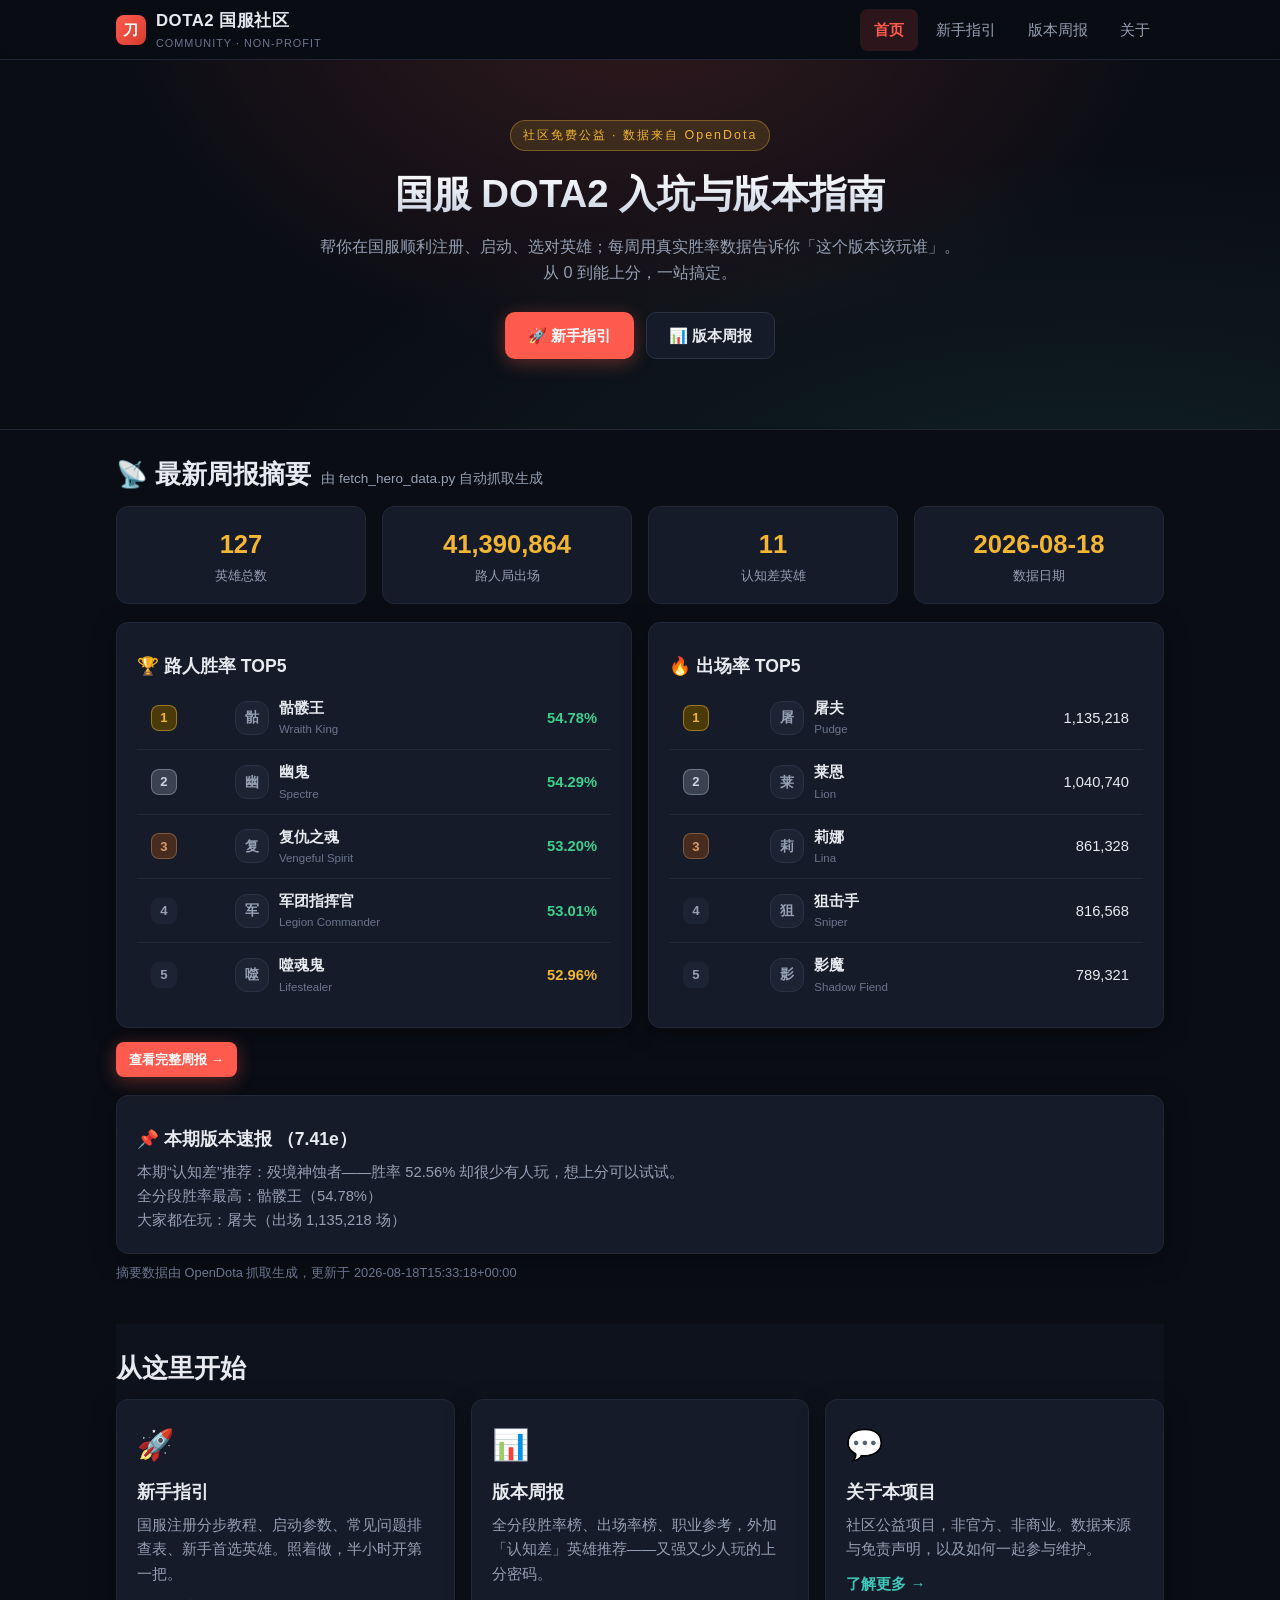
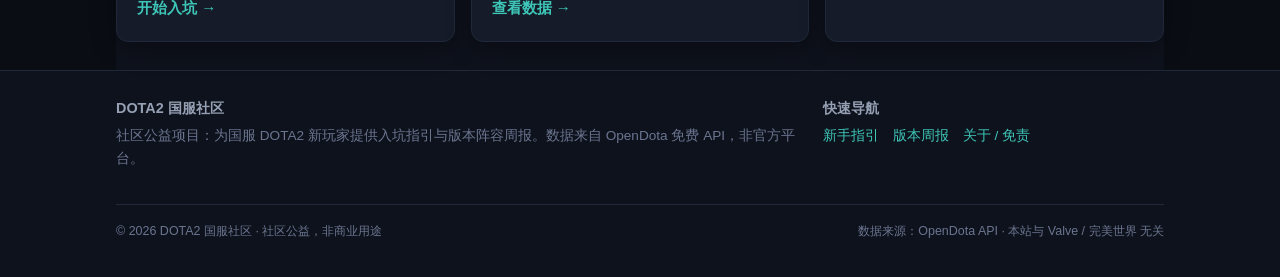
==== index.html @ 0c484a2b "deploy: 150a44a23508b43fa41ddfb44f274f4d8a96115d" ====
<!DOCTYPE html>
<html lang="zh-CN">
<head>
  <meta charset="UTF-8">
  <meta name="viewport" content="width=device-width, initial-scale=1.0">
  <title>DOTA2 国服社区 — 入坑与版本指南</title>
  <meta name="description" content="国服 DOTA2 入坑与版本指南，社区免费公益项目。新手指引、版本阵容周报，数据来自 OpenDota 免费 API。">
  <link rel="stylesheet" href="css/style.css">
</head>
<body>

  <!-- ======================= 顶部导航 ======================= -->
  <header class="site-header">
    <div class="container header-inner">
      <a class="brand" href="index.html">
        <span class="brand-logo">刀</span>
        <span>DOTA2 国服社区<small>COMMUNITY · NON-PROFIT</small></span>
      </a>
      <nav class="main-nav" aria-label="主导航">
        <ul>
          <li><a href="index.html">首页</a></li>
          <li><a href="guide.html">新手指引</a></li>
          <li><a href="report.html">版本周报</a></li>
          <li><a href="about.html">关于</a></li>
        </ul>
      </nav>
      <button class="nav-toggle" aria-label="打开菜单">☰</button>
    </div>
  </header>

  <!-- ======================= Hero 区 ======================= -->
  <section class="hero">
    <div class="container">
      <span class="hero-tag">社区免费公益 · 数据来自 OpenDota</span>
      <h1>国服 DOTA2 入坑与版本指南</h1>
      <p class="lead">
        帮你在国服顺利注册、启动、选对英雄；每周用真实胜率数据告诉你「这个版本该玩谁」。
        从 0 到能上分，一站搞定。
      </p>
      <div class="hero-cta">
        <a class="btn btn-primary" href="guide.html">🚀 新手指引</a>
        <a class="btn btn-ghost" href="report.html">📊 版本周报</a>
      </div>
    </div>
  </section>

  <!-- ======================= 最新周报摘要 ======================= -->
  <main class="container">
    <section class="section">
      <div class="section-title">
        <h2>📡 最新周报摘要</h2>
        <span class="sub">由 fetch_hero_data.py 自动抓取生成</span>
      </div>
      <!-- JS 加载 herostats.json 后动态渲染；失败时保留静态占位 -->
      <div id="index-summary">
        <!-- 加载状态 / 失败占位（JS 控制） -->
        <div id="index-state"><div class="data-state"><span class="spinner"></span>正在加载周报摘要…</div></div>
        <!-- 统计卡片（JS 渲染） -->
        <div id="index-stats"></div>
        <!-- 本期版本速报：JS 用 herostats.json 的 highlights 填充；缺失/加载失败时显示友好占位 -->
        <div id="index-takeaway" class="card" style="margin-top:18px" hidden>
          <h3>📌 本期版本速报 <span id="tk-version"></span></h3>
          <p id="tk-gap"></p>
          <p id="tk-winrate"></p>
          <p id="tk-pick"></p>
          <p id="tk-ban" hidden></p>
        </div>
      </div>
      <p class="meta-line" id="index-meta"></p>
    </section>

    <!-- ======================= 快速导航卡片 ======================= -->
    <section class="section section-alt" style="margin-bottom:-40px">
      <div class="section-title"><h2>从这里开始</h2></div>
      <div class="card-grid">
        <a class="card card-link" href="guide.html">
          <div class="card-icon">🚀</div>
          <h3>新手指引</h3>
          <p>国服注册分步教程、启动参数、常见问题排查表、新手首选英雄。照着做，半小时开第一把。</p>
          <span class="card-link-more">开始入坑 →</span>
        </a>
        <a class="card card-link" href="report.html">
          <div class="card-icon">📊</div>
          <h3>版本周报</h3>
          <p>全分段胜率榜、出场率榜、职业参考，外加「认知差」英雄推荐——又强又少人玩的上分密码。</p>
          <span class="card-link-more">查看数据 →</span>
        </a>
        <a class="card card-link" href="about.html">
          <div class="card-icon">💬</div>
          <h3>关于本项目</h3>
          <p>社区公益项目，非官方、非商业。数据来源与免责声明，以及如何一起参与维护。</p>
          <span class="card-link-more">了解更多 →</span>
        </a>
      </div>
    </section>
  </main>

  <!-- ======================= 页脚 ======================= -->
  <footer class="site-footer">
    <div class="container">
      <div class="footer-cols">
        <div>
          <h4>DOTA2 国服社区</h4>
          <p>社区公益项目：为国服 DOTA2 新玩家提供入坑指引与版本阵容周报。数据来自 OpenDota 免费 API，非官方平台。</p>
        </div>
        <div>
          <h4>快速导航</h4>
          <div class="footer-links">
            <a href="guide.html">新手指引</a>
            <a href="report.html">版本周报</a>
            <a href="about.html">关于 / 免责</a>
          </div>
        </div>
      </div>
      <div class="footer-bottom">
        <span>© <span id="year">2026</span> DOTA2 国服社区 · 社区公益，非商业用途</span>
        <span>数据来源：OpenDota API · 本站与 Valve / 完美世界 无关</span>
      </div>
    </div>
  </footer>

  <button id="back-top" aria-label="返回顶部">↑</button>
  <script src="js/main.js"></script>
</body>
</html>
---- css/style.css ----
/* ==========================================================================
   DOTA2 国服社区平台 · 全站样式
   深色电竞风 / 响应式（移动端优先）
   纯手写 CSS，无框架、无外部依赖
   ========================================================================== */

/* ---------- 1. 变量与重置 ---------- */
:root {
  /* 色板 */
  --bg: #0a0d14;            /* 页面底色 */
  --bg-alt: #0e121c;        /* 区块交替底色 */
  --surface: #151b28;       /* 卡片/表头 */
  --surface-2: #1c2434;     /* 卡片内层/行 hover */
  --border: #2a3244;        /* 边框 */
  --border-soft: #202839;   /* 弱边框 */
  --text: #e8eaf0;          /* 主文字 */
  --text-dim: #96a0b4;      /* 次要文字 */
  --text-faint: #6b7590;    /* 弱化文字 */
  --accent: #ff5a4e;        /* 主强调（DOTA 红） */
  --accent-soft: rgba(255, 90, 78, 0.14);
  --gold: #f2b632;          /* 强调金 */
  --gold-soft: rgba(242, 182, 50, 0.14);
  --teal: #3ec6b8;          /* 强调青 */
  --teal-soft: rgba(62, 198, 184, 0.14);
  --ok: #3ecf8e;            /* 正向 / 胜率 */
  --danger: #ff5a4e;        /* 负向 */
  --warn: #f2b632;

  /* 字体：系统中文栈，无外部字体依赖 */
  --font: -apple-system, BlinkMacSystemFont, "Segoe UI", "PingFang SC",
          "Hiragino Sans GB", "Microsoft YaHei", "Noto Sans CJK SC",
          "Source Han Sans SC", sans-serif;

  /* 布局 */
  --container: 1080px;
  --radius: 12px;
  --radius-sm: 8px;
  --shadow: 0 6px 24px rgba(0, 0, 0, 0.35);
  --gap: 16px;

  --header-h: 60px;
}

* { box-sizing: border-box; }

html { scroll-behavior: smooth; }

body {
  margin: 0;
  background: var(--bg);
  color: var(--text);
  font-family: var(--font);
  font-size: 15px;
  line-height: 1.65;
  -webkit-font-smoothing: antialiased;
  text-rendering: optimizeLegibility;
}

a { color: var(--teal); text-decoration: none; }
a:hover { text-decoration: underline; }

img { max-width: 100%; display: block; }

h1, h2, h3, h4 { line-height: 1.3; margin: 0 0 0.5em; }
h1 { font-size: clamp(1.6rem, 4.5vw, 2.4rem); }
h2 { font-size: clamp(1.25rem, 3vw, 1.6rem); }
h3 { font-size: 1.1rem; }

p { margin: 0 0 1em; }

/* ---------- 2. 布局骨架 ---------- */
.container {
  width: 100%;
  max-width: var(--container);
  margin: 0 auto;
  padding: 0 var(--gap);
}

main { min-height: 60vh; }

.section { padding: 28px 0; }
.section-alt { background: var(--bg-alt); }

.section-title {
  display: flex;
  align-items: baseline;
  gap: 10px;
  flex-wrap: wrap;
  margin-bottom: 14px;
}
.section-title h2 { margin: 0; }
.section-title .sub { color: var(--text-dim); font-size: 0.85rem; }

/* ---------- 3. 顶部导航 ---------- */
.site-header {
  position: sticky;
  top: 0;
  z-index: 50;
  background: rgba(10, 13, 20, 0.92);
  backdrop-filter: blur(8px);
  -webkit-backdrop-filter: blur(8px);
  border-bottom: 1px solid var(--border-soft);
  height: var(--header-h);
}

.header-inner {
  height: var(--header-h);
  display: flex;
  align-items: center;
  justify-content: space-between;
  gap: 12px;
}

.brand {
  display: flex;
  align-items: center;
  gap: 10px;
  font-weight: 700;
  font-size: 1.05rem;
  color: var(--text);
  letter-spacing: 0.5px;
}
.brand:hover { text-decoration: none; }
.brand-logo {
  width: 30px;
  height: 30px;
  border-radius: 8px;
  background: linear-gradient(135deg, var(--accent), #d43d2f);
  display: grid;
  place-items: center;
  font-size: 15px;
  color: #fff;
}
.brand small {
  display: block;
  font-size: 0.68rem;
  font-weight: 400;
  color: var(--text-faint);
  letter-spacing: 1px;
}

.main-nav ul {
  list-style: none;
  display: flex;
  gap: 4px;
  margin: 0;
  padding: 0;
}
.main-nav a {
  display: block;
  padding: 8px 14px;
  border-radius: 8px;
  color: var(--text-dim);
  font-size: 0.95rem;
  transition: color 0.15s, background 0.15s;
}
.main-nav a:hover { color: var(--text); background: var(--surface); text-decoration: none; }
.main-nav a.active {
  color: var(--accent);
  background: var(--accent-soft);
  font-weight: 600;
}

/* 移动端汉堡菜单按钮 */
.nav-toggle {
  display: none;
  background: none;
  border: 1px solid var(--border);
  border-radius: 8px;
  color: var(--text);
  font-size: 20px;
  width: 40px;
  height: 40px;
  cursor: pointer;
  line-height: 1;
}
.nav-toggle:focus-visible { outline: 2px solid var(--accent); outline-offset: 2px; }

/* ---------- 4. Hero 区（首页） ---------- */
.hero {
  position: relative;
  padding: 60px 0 70px;
  text-align: center;
  background:
    radial-gradient(ellipse at 50% -20%, rgba(255, 90, 78, 0.16), transparent 60%),
    radial-gradient(ellipse at 85% 120%, rgba(62, 198, 184, 0.10), transparent 55%),
    var(--bg);
  border-bottom: 1px solid var(--border-soft);
}
.hero-tag {
  display: inline-block;
  font-size: 0.78rem;
  letter-spacing: 2px;
  color: var(--gold);
  border: 1px solid rgba(242, 182, 50, 0.35);
  background: var(--gold-soft);
  padding: 4px 12px;
  border-radius: 999px;
  margin-bottom: 18px;
}
.hero h1 {
  max-width: 760px;
  margin: 0 auto 14px;
  background: linear-gradient(180deg, #fff, #c8d0e0);
  -webkit-background-clip: text;
  background-clip: text;
  -webkit-text-fill-color: transparent;
  color: transparent;
}
.hero p.lead {
  max-width: 640px;
  margin: 0 auto 26px;
  color: var(--text-dim);
  font-size: 1.02rem;
}
.hero-cta { display: flex; gap: 12px; justify-content: center; flex-wrap: wrap; }

/* ---------- 5. 按钮 ---------- */
.btn {
  display: inline-flex;
  align-items: center;
  gap: 6px;
  padding: 10px 22px;
  border-radius: 10px;
  font-size: 0.95rem;
  font-weight: 600;
  border: 1px solid transparent;
  cursor: pointer;
  transition: transform 0.12s, box-shadow 0.12s, background 0.12s;
  font-family: var(--font);
}
.btn:hover { text-decoration: none; transform: translateY(-1px); }
.btn:active { transform: translateY(0); }

.btn-primary { background: var(--accent); color: #fff; box-shadow: 0 4px 18px rgba(255, 90, 78, 0.35); }
.btn-primary:hover { background: #ff6b5f; }
.btn-ghost { background: var(--surface); color: var(--text); border-color: var(--border); }
.btn-ghost:hover { background: var(--surface-2); }

.btn-sm { padding: 6px 12px; font-size: 0.82rem; border-radius: 8px; }

/* ---------- 6. 卡片 ---------- */
.card {
  background: var(--surface);
  border: 1px solid var(--border-soft);
  border-radius: var(--radius);
  padding: 20px;
  box-shadow: var(--shadow);
}

.card-grid {
  display: grid;
  grid-template-columns: repeat(auto-fit, minmax(240px, 1fr));
  gap: var(--gap);
}

.card-link {
  display: block;
  color: inherit;
  transition: transform 0.15s, border-color 0.15s;
}
.card-link:hover { text-decoration: none; transform: translateY(-3px); border-color: var(--accent); }

.card h3 { margin-top: 12px; }
.card p { color: var(--text-dim); font-size: 0.92rem; margin-bottom: 0; }
.card .card-icon { font-size: 30px; }
.card .card-link-more { color: var(--teal); font-weight: 600; margin-top: 10px; display: inline-block; }

/* ---------- 7. 表格 ---------- */
.table-wrap {
  overflow-x: auto;
  border: 1px solid var(--border-soft);
  border-radius: var(--radius);
  background: var(--surface);
  box-shadow: var(--shadow);
}

table.data-table {
  width: 100%;
  border-collapse: collapse;
  font-size: 0.92rem;
  min-width: 620px; /* 窄屏下触发横向滚动，保证可读 */
}
.data-table th, .data-table td {
  padding: 10px 14px;
  text-align: left;
  white-space: nowrap;
  border-bottom: 1px solid var(--border-soft);
}
.data-table th {
  background: var(--surface-2);
  color: var(--text-dim);
  font-weight: 600;
  font-size: 0.82rem;
  letter-spacing: 0.5px;
  text-transform: uppercase;
}
.data-table tbody tr:last-child td { border-bottom: none; }
.data-table tbody tr:hover { background: var(--surface-2); }

.data-table .num { text-align: right; font-variant-numeric: tabular-nums; }
.data-table th.num { text-align: right; }

.rank-badge {
  display: inline-grid;
  place-items: center;
  width: 26px;
  height: 26px;
  border-radius: 8px;
  font-weight: 700;
  font-size: 0.82rem;
  background: var(--surface-2);
  color: var(--text-dim);
}
.rank-1 { background: #4a3a08; color: var(--gold); border: 1px solid rgba(242, 182, 50, 0.5); }
.rank-2 { background: #3a4252; color: #cdd6e4; border: 1px solid rgba(205, 214, 228, 0.35); }
.rank-3 { background: #462b1e; color: #d99a6c; border: 1px solid rgba(217, 154, 108, 0.4); }

/* 英雄单元：头像 + 中文名 + 英文名 */
.hero-cell { display: flex; align-items: center; gap: 10px; }
.hero-cell img {
  width: 34px;
  height: 34px;
  border-radius: 50%;
  object-fit: cover;
  border: 1px solid var(--border);
  background: var(--surface-2);
  flex-shrink: 0;
}
.hero-cell .hc-name { font-weight: 600; }
.hero-cell .hc-en { display: block; font-size: 0.72rem; color: var(--text-faint); font-weight: 400; }

.hero-img-fallback {
  display: grid;
  place-items: center;
  font-size: 15px;
  color: var(--text-dim);
  background: var(--surface-2);
}

/* 头像加载失败时的文字占位（JS 动态生成） */
.hero-badge-fallback {
  display: grid;
  place-items: center;
  font-weight: 700;
  font-size: 14px;
  color: var(--text-dim);
  background: var(--surface-2);
  border: 1px solid var(--border);
  flex-shrink: 0;
}

/* 胜率列配色：>=53 红 / >=50 金 / 其他灰 */
.wr-high { color: var(--ok); font-weight: 700; }
.wr-mid { color: var(--gold); font-weight: 600; }

.badge-gap {
  display: inline-block;
  font-size: 0.72rem;
  padding: 2px 8px;
  border-radius: 999px;
  background: var(--gold-soft);
  color: var(--gold);
  border: 1px solid rgba(242, 182, 50, 0.35);
  white-space: nowrap;
}

/* ---------- 8. 认知差区块 ---------- */
.gap-grid {
  display: grid;
  grid-template-columns: repeat(auto-fill, minmax(280px, 1fr));
  gap: var(--gap);
}
.gap-card {
  display: flex;
  gap: 14px;
  align-items: flex-start;
  background: linear-gradient(135deg, var(--surface), var(--surface-2));
  border: 1px solid rgba(242, 182, 50, 0.3);
  border-radius: var(--radius);
  padding: 16px;
  transition: transform 0.15s, border-color 0.15s;
}
.gap-card:hover { transform: translateY(-2px); border-color: var(--gold); }
.gap-card img {
  width: 52px;
  height: 52px;
  border-radius: 12px;
  object-fit: cover;
  border: 1px solid var(--border);
  background: var(--surface-2);
  flex-shrink: 0;
}
.gap-card .gc-title { font-weight: 700; font-size: 1rem; display: flex; align-items: center; gap: 8px; flex-wrap: wrap; }
.gap-card .gc-stats { display: flex; gap: 14px; margin-top: 6px; font-size: 0.85rem; color: var(--text-dim); flex-wrap: wrap; }
.gap-card .gc-stats b { color: var(--text); }
.gap-card .gc-hint { margin-top: 8px; font-size: 0.8rem; color: var(--gold); }

/* ---------- 9. 步骤（新手指引） ---------- */
.steps { counter-reset: step; display: grid; gap: 14px; }
.step {
  display: flex;
  gap: 16px;
  background: var(--surface);
  border: 1px solid var(--border-soft);
  border-radius: var(--radius);
  padding: 18px;
}
.step-num {
  counter-increment: step;
  flex-shrink: 0;
  width: 40px;
  height: 40px;
  border-radius: 10px;
  background: linear-gradient(135deg, var(--accent), #c93b2f);
  color: #fff;
  font-weight: 800;
  font-size: 1.1rem;
  display: grid;
  place-items: center;
}
.step-num::after { content: counter(step); }
.step-body h3 { margin: 0 0 6px; }
.step-body p, .step-body ul { margin: 0 0 6px; color: var(--text-dim); font-size: 0.93rem; }
.step-body ul { padding-left: 18px; }
.step-body li { margin-bottom: 2px; }

/* 命令/参数小盒子 */
.codebox {
  display: inline-block;
  background: var(--bg-alt);
  border: 1px solid var(--border);
  border-radius: 8px;
  padding: 4px 10px;
  font-family: ui-monospace, "SF Mono", Consolas, "Courier New", monospace;
  font-size: 0.88rem;
  color: var(--teal);
  margin: 2px 0;
}

/* ---------- 10. 提示条 ---------- */
.note {
  border-left: 3px solid var(--teal);
  background: var(--teal-soft);
  padding: 12px 16px;
  border-radius: 0 var(--radius-sm) var(--radius-sm) 0;
  margin: 14px 0;
  font-size: 0.92rem;
}
.note-warn { border-left-color: var(--warn); background: var(--gold-soft); }
.note-danger { border-left-color: var(--danger); background: var(--accent-soft); }

/* 周报表"显示条数"下拉框 */
.topn { margin-left: auto; font-size: 0.85rem; color: var(--text-dim); white-space: nowrap; }
.topn select {
  background: var(--surface-2);
  color: var(--text);
  border: 1px solid var(--border);
  border-radius: 8px;
  padding: 4px 8px;
  font-family: var(--font);
  font-size: 0.85rem;
}

/* ---------- 11. 数据状态（加载/错误/空） ---------- */
.data-state {
  text-align: center;
  padding: 40px 20px;
  color: var(--text-dim);
  border: 1px dashed var(--border);
  border-radius: var(--radius);
  margin: 10px 0;
}
.data-state .state-icon { font-size: 34px; display: block; margin-bottom: 8px; }
.data-state.error { color: var(--danger); border-color: rgba(255, 90, 78, 0.4); background: var(--accent-soft); }
.spinner {
  width: 22px; height: 22px;
  border: 3px solid var(--border);
  border-top-color: var(--accent);
  border-radius: 50%;
  animation: spin 0.8s linear infinite;
  margin: 0 auto 8px;
}
@keyframes spin { to { transform: rotate(360deg); } }

/* 元信息条（数据时间等） */
.meta-line { color: var(--text-faint); font-size: 0.8rem; margin-top: 8px; }

/* ---------- 12. 页脚 ---------- */
.site-footer {
  border-top: 1px solid var(--border-soft);
  background: var(--bg-alt);
  padding: 28px 0 36px;
  margin-top: 40px;
  color: var(--text-faint);
  font-size: 0.85rem;
}
.footer-cols {
  display: grid;
  grid-template-columns: 2fr 1fr;
  gap: 24px;
}
.footer-cols h4 { color: var(--text-dim); font-size: 0.9rem; margin-bottom: 8px; }
.footer-links { display: flex; gap: 14px; flex-wrap: wrap; }
.footer-bottom {
  margin-top: 20px;
  padding-top: 16px;
  border-top: 1px solid var(--border-soft);
  font-size: 0.78rem;
  display: flex;
  justify-content: space-between;
  gap: 12px;
  flex-wrap: wrap;
}

/* 返回顶部 */
#back-top {
  position: fixed;
  right: 18px;
  bottom: 18px;
  width: 42px;
  height: 42px;
  border-radius: 10px;
  border: 1px solid var(--border);
  background: var(--surface);
  color: var(--text);
  font-size: 18px;
  cursor: pointer;
  opacity: 0;
  pointer-events: none;
  transition: opacity 0.2s;
  z-index: 40;
}
#back-top.show { opacity: 1; pointer-events: auto; }
#back-top:hover { background: var(--surface-2); }

/* 首页周报摘要数字 */
.stat-row { display: grid; grid-template-columns: repeat(auto-fit, minmax(150px, 1fr)); gap: var(--gap); margin-bottom: 18px; }
.stat-card {
  background: var(--surface);
  border: 1px solid var(--border-soft);
  border-radius: var(--radius);
  padding: 16px;
  text-align: center;
}
.stat-card .stat-num { font-size: 1.6rem; font-weight: 800; color: var(--gold); }
.stat-card .stat-label { color: var(--text-dim); font-size: 0.82rem; }

/* ---------- 13. 响应式 ---------- */
@media (max-width: 860px) {
  .footer-cols { grid-template-columns: 1fr; }

  .nav-toggle { display: inline-flex; align-items: center; justify-content: center; }
  .main-nav {
    position: absolute;
    top: var(--header-h);
    left: 0;
    right: 0;
    background: var(--bg-alt);
    border-bottom: 1px solid var(--border);
    box-shadow: var(--shadow);
    display: none;
  }
  .main-nav.open { display: block; }
  .main-nav ul { flex-direction: column; padding: 10px 12px; gap: 2px; }
  .main-nav a { padding: 12px 14px; font-size: 1rem; }
}

@media (max-width: 480px) {
  body { font-size: 14px; }
  .hero { padding: 42px 0 52px; }
  .card-grid { grid-template-columns: 1fr; }
  .gap-grid { grid-template-columns: 1fr; }
  .step { flex-direction: column; gap: 10px; }
  .data-table { font-size: 0.85rem; }
  .data-table th, .data-table td { padding: 8px 10px; }
  .brand small { display: none; }
}
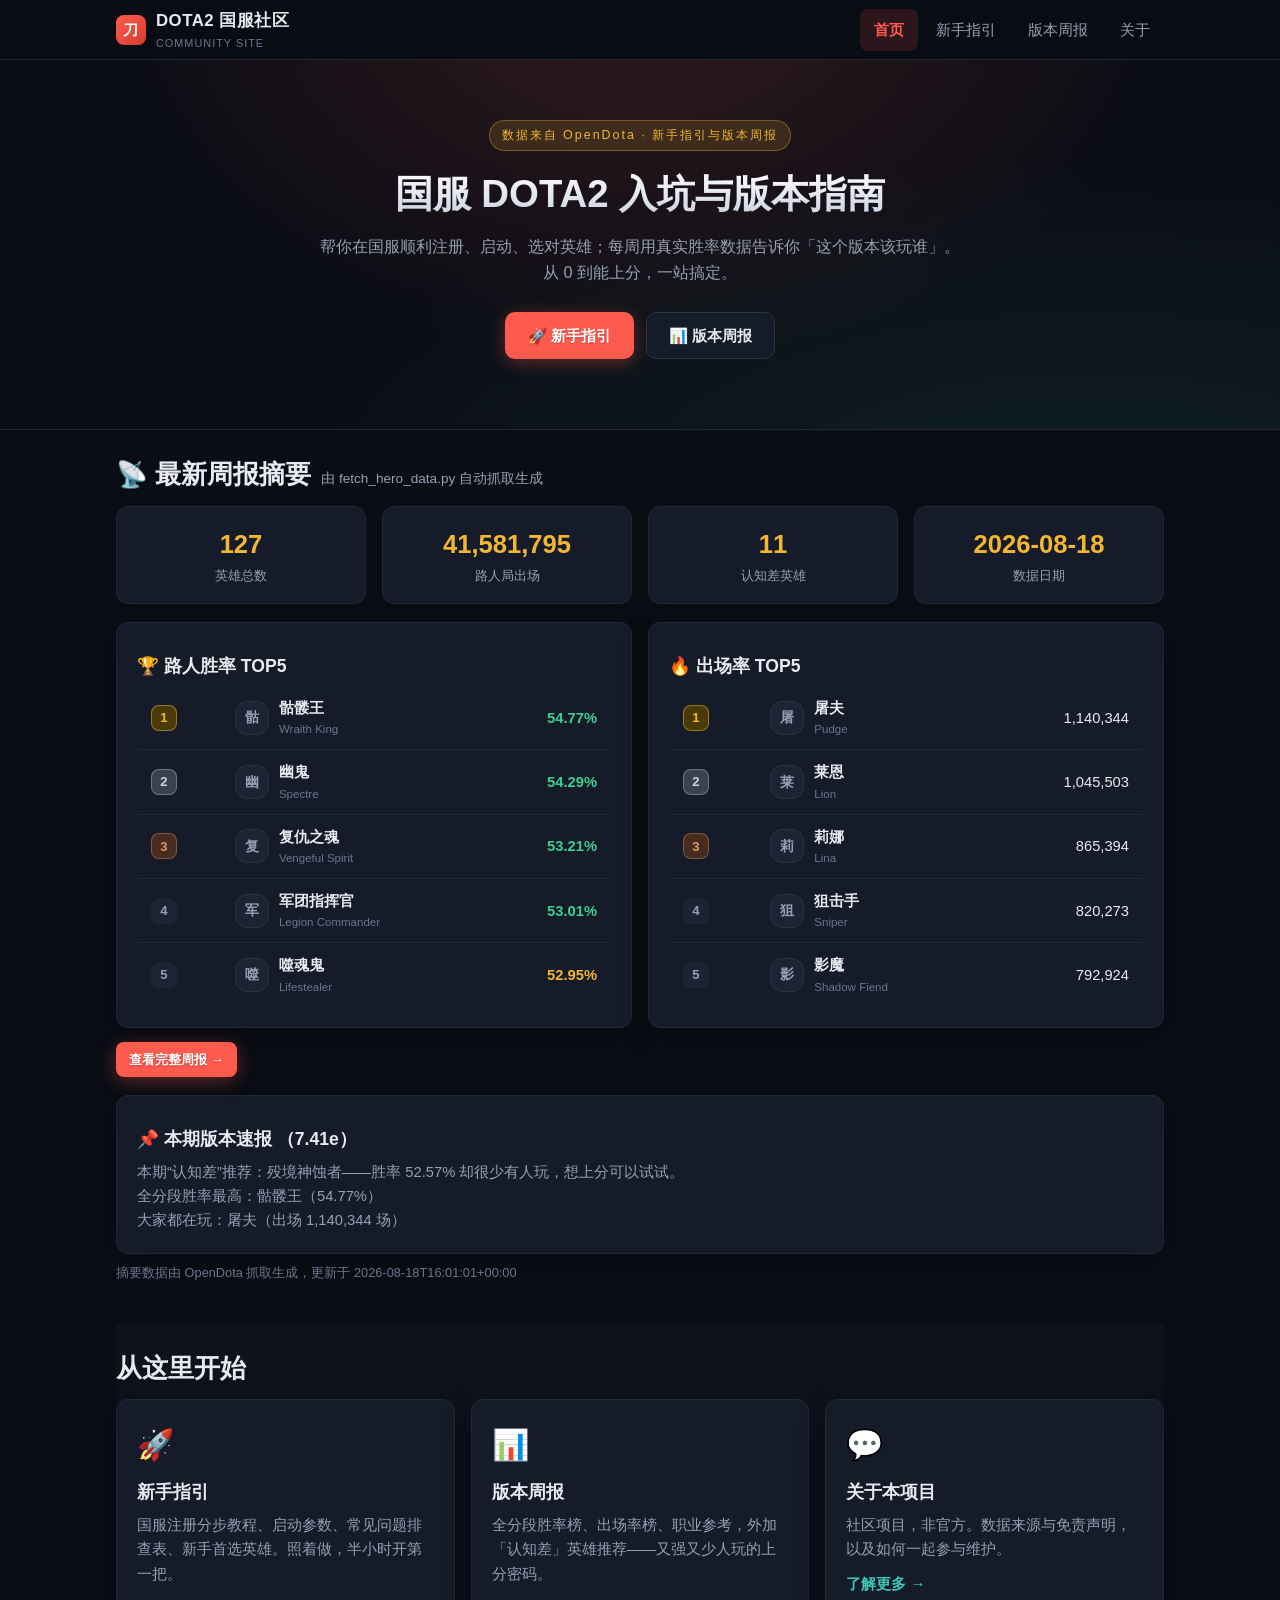
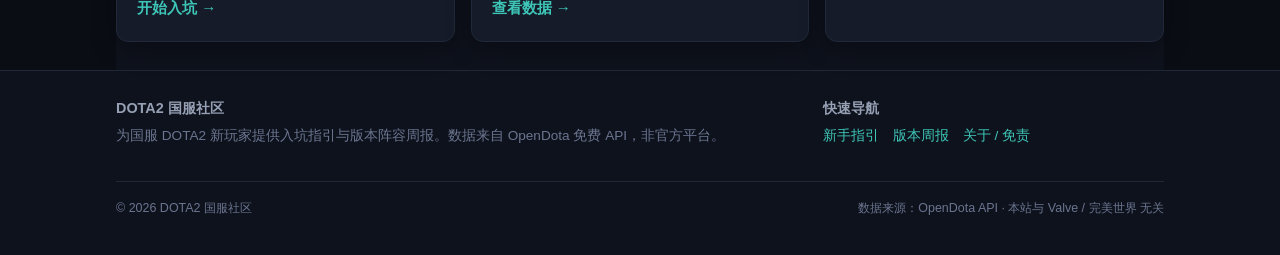
==== commit d57e8595: "deploy: c816aa9052bcaa2e6d2abbb90482cc3318b46b74" ====
--- a/index.html
+++ b/index.html
@@ -4,7 +4,7 @@
   <meta charset="UTF-8">
   <meta name="viewport" content="width=device-width, initial-scale=1.0">
   <title>DOTA2 国服社区 — 入坑与版本指南</title>
-  <meta name="description" content="国服 DOTA2 入坑与版本指南，社区免费公益项目。新手指引、版本阵容周报，数据来自 OpenDota 免费 API。">
+  <meta name="description" content="国服 DOTA2 入坑与版本指南。新手指引、版本阵容周报，数据来自 OpenDota 免费 API。">
   <link rel="stylesheet" href="css/style.css">
 </head>
 <body>
@@ -14,7 +14,7 @@
     <div class="container header-inner">
       <a class="brand" href="index.html">
         <span class="brand-logo">刀</span>
-        <span>DOTA2 国服社区<small>COMMUNITY · NON-PROFIT</small></span>
+        <span>DOTA2 国服社区<small>COMMUNITY SITE</small></span>
       </a>
       <nav class="main-nav" aria-label="主导航">
         <ul>
@@ -31,7 +31,7 @@
   <!-- ======================= Hero 区 ======================= -->
   <section class="hero">
     <div class="container">
-      <span class="hero-tag">社区免费公益 · 数据来自 OpenDota</span>
+      <span class="hero-tag">数据来自 OpenDota · 新手指引与版本周报</span>
       <h1>国服 DOTA2 入坑与版本指南</h1>
       <p class="lead">
         帮你在国服顺利注册、启动、选对英雄；每周用真实胜率数据告诉你「这个版本该玩谁」。
@@ -88,7 +88,7 @@
         <a class="card card-link" href="about.html">
           <div class="card-icon">💬</div>
           <h3>关于本项目</h3>
-          <p>社区公益项目，非官方、非商业。数据来源与免责声明，以及如何一起参与维护。</p>
+          <p>社区项目，非官方。数据来源与免责声明，以及如何一起参与维护。</p>
           <span class="card-link-more">了解更多 →</span>
         </a>
       </div>
@@ -101,7 +101,7 @@
       <div class="footer-cols">
         <div>
           <h4>DOTA2 国服社区</h4>
-          <p>社区公益项目：为国服 DOTA2 新玩家提供入坑指引与版本阵容周报。数据来自 OpenDota 免费 API，非官方平台。</p>
+          <p>为国服 DOTA2 新玩家提供入坑指引与版本阵容周报。数据来自 OpenDota 免费 API，非官方平台。</p>
         </div>
         <div>
           <h4>快速导航</h4>
@@ -113,7 +113,7 @@
         </div>
       </div>
       <div class="footer-bottom">
-        <span>© <span id="year">2026</span> DOTA2 国服社区 · 社区公益，非商业用途</span>
+        <span>© <span id="year">2026</span> DOTA2 国服社区</span>
         <span>数据来源：OpenDota API · 本站与 Valve / 完美世界 无关</span>
       </div>
     </div>
--- a/css/style.css
+++ b/css/style.css
@@ -232,8 +232,9 @@
 .btn:hover { text-decoration: none; transform: translateY(-1px); }
 .btn:active { transform: translateY(0); }
 
-.btn-primary { background: var(--accent); color: #fff; box-shadow: 0 4px 18px rgba(255, 90, 78, 0.35); }
-.btn-primary:hover { background: #ff6b5f; }
+.btn-primary { background: var(--accent); color: #ffffff !important; text-shadow: 0 1px 2px rgba(0,0,0,0.25); box-shadow: 0 4px 18px rgba(255, 90, 78, 0.35); }
+.btn-primary:hover { background: #ff6b5f; color: #ffffff !important; }
+.btn-primary:visited, .btn-primary:focus { color: #ffffff !important; }
 .btn-ghost { background: var(--surface); color: var(--text); border-color: var(--border); }
 .btn-ghost:hover { background: var(--surface-2); }
 
@@ -576,3 +577,39 @@
   .data-table th, .data-table td { padding: 8px 10px; }
   .brand small { display: none; }
 }
+
+/* ============ 新手指引：跳转目录 + 下载/直达按钮 ============ */
+.guide-toc {
+  display: flex;
+  flex-wrap: wrap;
+  gap: 8px 12px;
+  align-items: center;
+  margin-top: 14px;
+  padding: 12px 14px;
+  background: var(--surface);
+  border: 1px solid var(--border);
+  border-radius: 12px;
+}
+.guide-toc b { margin-right: 4px; color: var(--text); }
+.guide-toc a {
+  color: var(--accent);
+  font-weight: 600;
+  padding: 4px 10px;
+  border-radius: 999px;
+  background: var(--bg-alt);
+  text-decoration: none;
+  transition: background 0.15s;
+}
+.guide-toc a:hover { background: var(--surface-2); text-decoration: underline; }
+
+.dl-links {
+  display: inline-flex;
+  flex-wrap: wrap;
+  gap: 8px;
+  margin: 6px 0 2px;
+}
+.dl-links .btn { text-decoration: none; }
+/* 按钮文字颜色（明确指定，高优先级，确保不被任何规则覆盖成红色） */
+.dl-links a.btn-primary { color: #ffffff !important; }
+.dl-links a.btn-ghost { color: var(--text); }
+.step-body li a:hover { text-decoration: underline; }
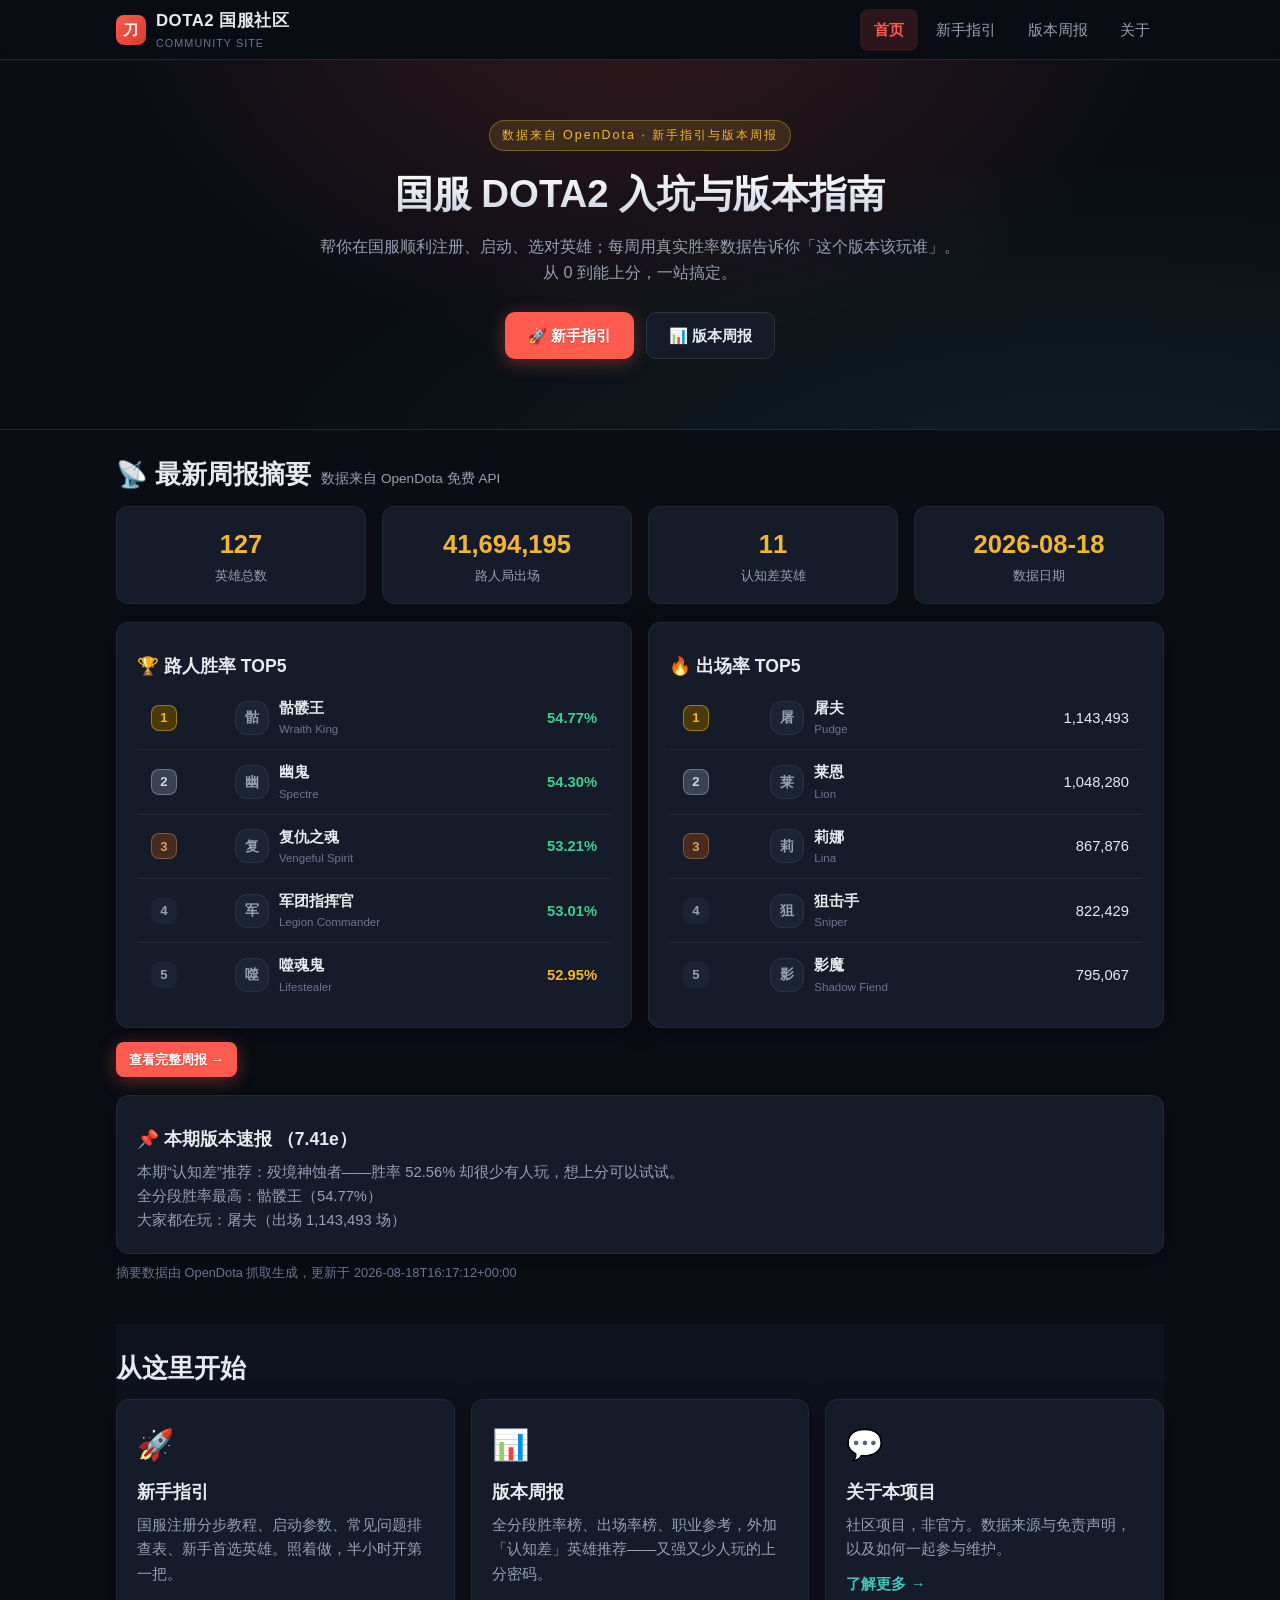
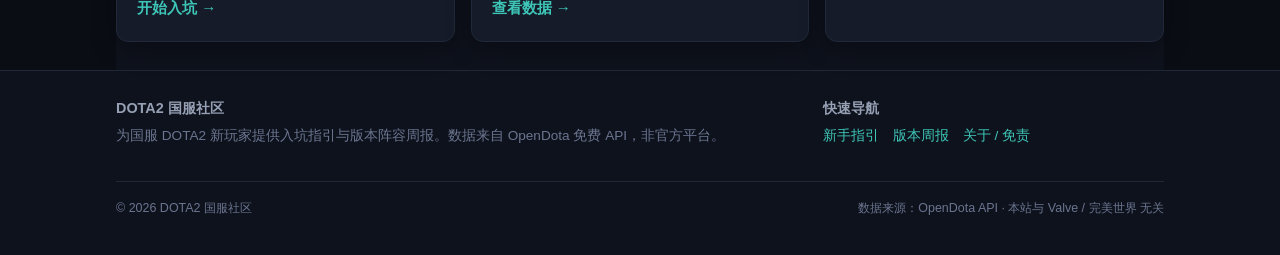
==== commit 92f46737: "deploy: e85b06b52885b5a41bcb3b86a6645442476be69b" ====
--- a/index.html
+++ b/index.html
@@ -49,15 +49,15 @@
     <section class="section">
       <div class="section-title">
         <h2>📡 最新周报摘要</h2>
-        <span class="sub">由 fetch_hero_data.py 自动抓取生成</span>
+        <span class="sub">数据来自 OpenDota 免费 API</span>
       </div>
-      <!-- JS 加载 herostats.json 后动态渲染；失败时保留静态占位 -->
+      <!-- JS 动态渲染；失败时保留静态占位 -->
       <div id="index-summary">
-        <!-- 加载状态 / 失败占位（JS 控制） -->
+        <!-- 加载状态 / 失败占位 -->
         <div id="index-state"><div class="data-state"><span class="spinner"></span>正在加载周报摘要…</div></div>
-        <!-- 统计卡片（JS 渲染） -->
+        <!-- 统计卡片 -->
         <div id="index-stats"></div>
-        <!-- 本期版本速报：JS 用 herostats.json 的 highlights 填充；缺失/加载失败时显示友好占位 -->
+        <!-- 本期版本速报：缺失/加载失败时显示友好占位 -->
         <div id="index-takeaway" class="card" style="margin-top:18px" hidden>
           <h3>📌 本期版本速报 <span id="tk-version"></span></h3>
           <p id="tk-gap"></p>
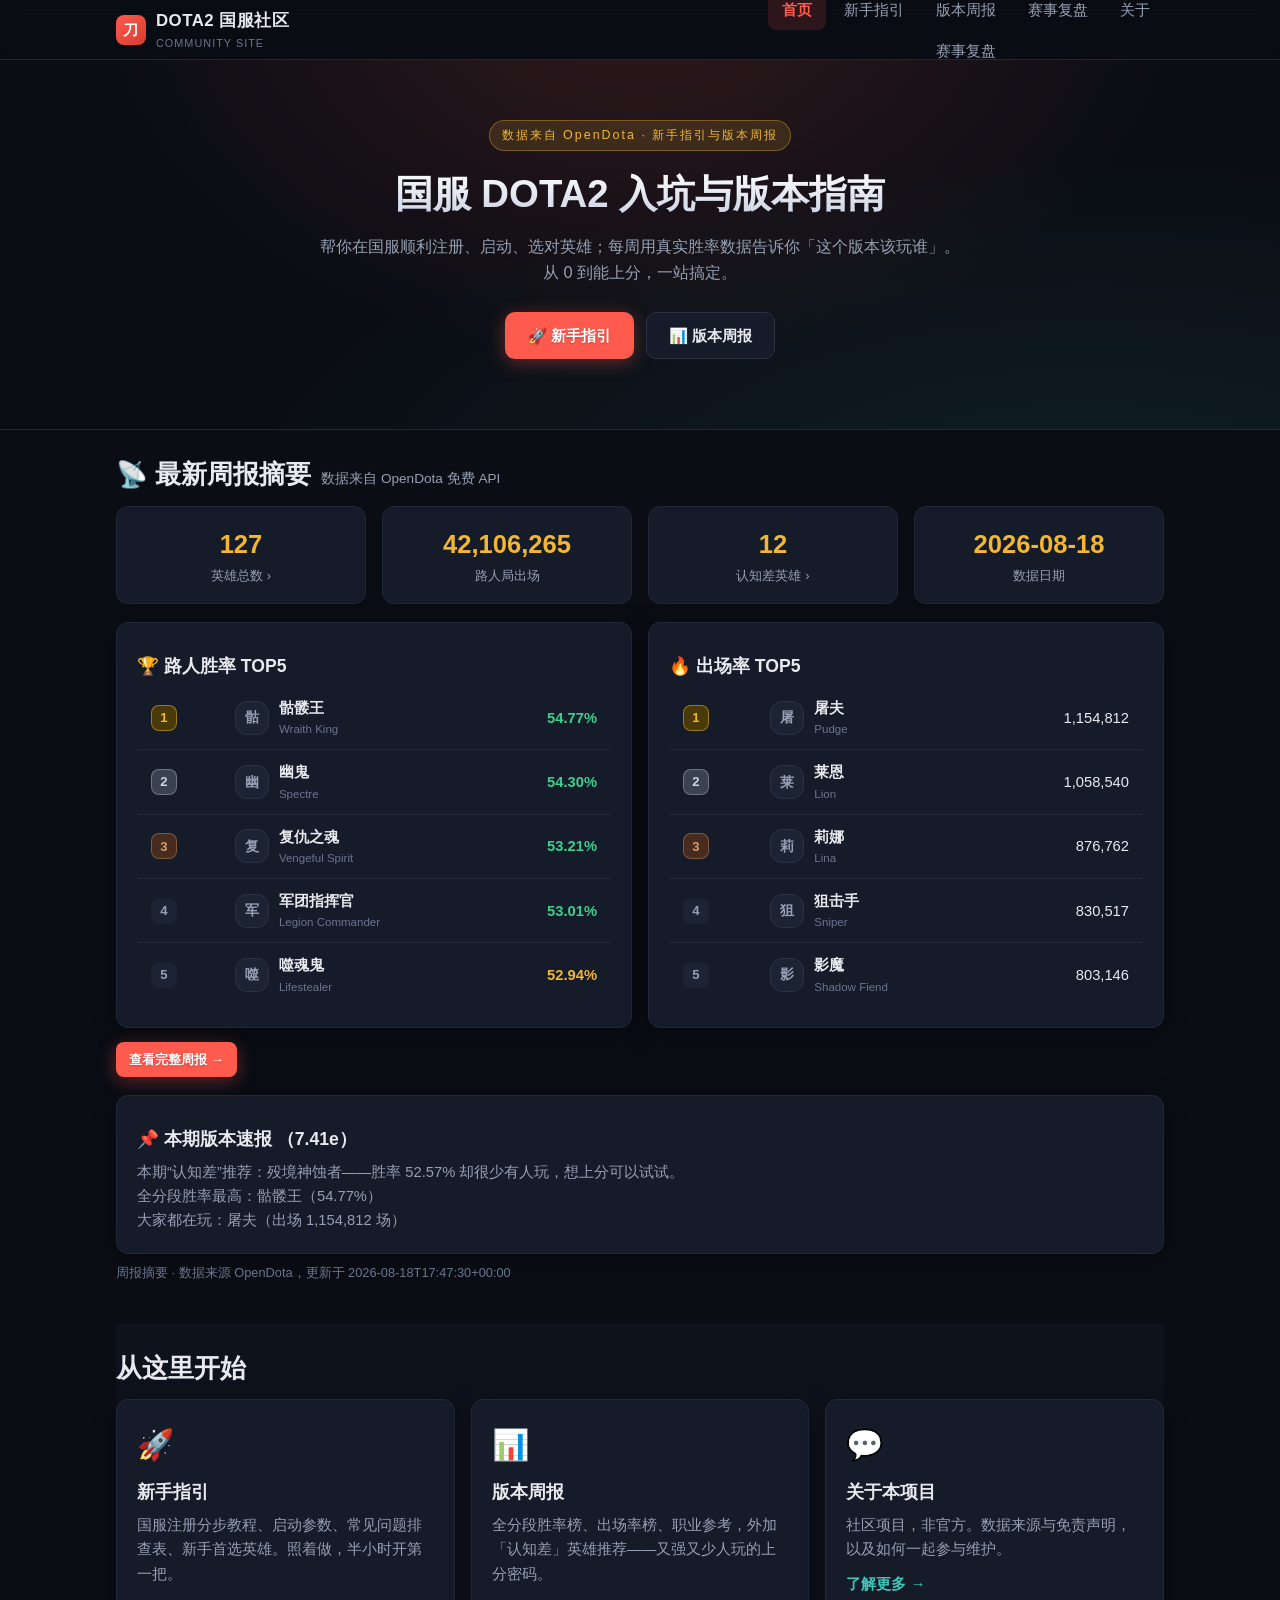
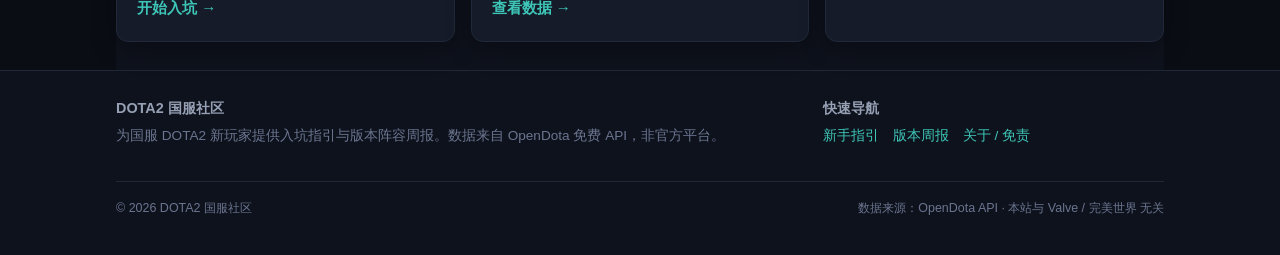
==== commit d91be20e: "deploy: 9e9799d5412b483653a7358d4f24c6a811bd47df" ====
--- a/index.html
+++ b/index.html
@@ -20,7 +20,9 @@
         <ul>
           <li><a href="index.html">首页</a></li>
           <li><a href="guide.html">新手指引</a></li>
-          <li><a href="report.html">版本周报</a></li>
+          <li><a href="report.html">版本周报</a>
+            <a href="reviews.html">赛事复盘</a></li>
+          <li><a href="reviews.html">赛事复盘</a></li>
           <li><a href="about.html">关于</a></li>
         </ul>
       </nav>
--- a/css/style.css
+++ b/css/style.css
@@ -546,6 +546,20 @@
 }
 .stat-card .stat-num { font-size: 1.6rem; font-weight: 800; color: var(--gold); }
 .stat-card .stat-label { color: var(--text-dim); font-size: 0.82rem; }
+/* 可点击的统计卡片：继承卡片外观，但带链接反馈 */
+.stat-card.stat-link {
+  display: block;
+  text-decoration: none;
+  cursor: pointer;
+  transition: transform 0.12s, border-color 0.12s, background 0.12s;
+}
+.stat-card.stat-link:hover {
+  transform: translateY(-2px);
+  border-color: var(--accent);
+  background: var(--surface-2);
+}
+.stat-card.stat-link:hover .stat-num { color: var(--accent); }
+.stat-card.stat-link:hover .stat-label { color: var(--text); }
 
 /* ---------- 13. 响应式 ---------- */
 @media (max-width: 860px) {
@@ -613,3 +627,143 @@
 .dl-links a.btn-primary { color: #ffffff !important; }
 .dl-links a.btn-ghost { color: var(--text); }
 .step-body li a:hover { text-decoration: underline; }
+
+/* ================= 分享工具条 ================= */
+.share-bar {
+  display: flex;
+  flex-wrap: wrap;
+  align-items: center;
+  gap: 10px;
+  margin: 18px 0 4px;
+  padding: 12px 14px;
+  background: var(--bg-alt);
+  border: 1px solid var(--border);
+  border-radius: 12px;
+}
+.share-label {
+  font-size: 0.9rem;
+  color: var(--text-dim);
+  margin-right: 4px;
+}
+.share-bar .btn { text-decoration: none; }
+
+/* ================= 二维码弹层 ================= */
+#qr-overlay {
+  position: fixed;
+  inset: 0;
+  z-index: 999;
+  background: rgba(0, 0, 0, 0.65);
+  display: none;
+  align-items: center;
+  justify-content: center;
+  padding: 20px;
+}
+#qr-overlay.open { display: flex; }
+.qr-modal {
+  position: relative;
+  background: #fff;
+  color: #111;
+  padding: 28px 32px 22px;
+  border-radius: 14px;
+  text-align: center;
+  box-shadow: 0 12px 40px rgba(0, 0, 0, 0.4);
+  max-width: 90vw;
+}
+.qr-modal h3 { margin: 0 0 16px; font-size: 1.15rem; }
+.qr-modal canvas {
+  display: block;
+  margin: 0 auto;
+  width: min(240px, 60vw);
+  height: auto;
+  image-rendering: pixelated;
+}
+.qr-note { color: #555; font-size: 0.85rem; margin: 14px 0 0; }
+.qr-close {
+  position: absolute;
+  top: 8px; right: 12px;
+  font-size: 1.6rem;
+  line-height: 1;
+  background: none;
+  border: none;
+  color: #888;
+  cursor: pointer;
+}
+.qr-close:hover { color: #000; }
+
+/* ================= 认知差英雄：可点击卡片 ================= */
+.gap-card.js-gap-card { cursor: pointer; transition: transform 0.12s, border-color 0.12s; }
+.gap-card.js-gap-card:hover { transform: translateY(-2px); border-color: var(--accent); }
+.gap-card.js-gap-card.has-guide .gc-hint::after { content: ' 👆'; }
+
+/* ================= 认知差英雄：详情弹窗 ================= */
+#gap-modal {
+  position: fixed; inset: 0; z-index: 998;
+  background: rgba(0, 0, 0, 0.7);
+  display: none; align-items: center; justify-content: center;
+  padding: 20px;
+}
+#gap-modal.open { display: flex; }
+.gap-modal-box {
+  position: relative;
+  background: var(--surface);
+  border: 1px solid var(--border);
+  border-radius: 14px;
+  max-width: 560px; width: 100%;
+  max-height: 84vh; overflow-y: auto;
+  padding: 26px 26px 20px;
+  box-shadow: 0 12px 40px rgba(0, 0, 0, 0.5);
+}
+.gm-close {
+  position: absolute; top: 10px; right: 14px;
+  font-size: 1.6rem; line-height: 1; background: none; border: none;
+  color: var(--text-dim); cursor: pointer;
+}
+.gm-close:hover { color: var(--text); }
+.gm-body h4 {
+  margin: 18px 0 8px; font-size: 1.05rem; color: var(--gold);
+  border-bottom: 1px solid var(--border); padding-bottom: 6px;
+}
+.gm-body p { color: var(--text-dim); line-height: 1.6; margin: 8px 0; }
+.gm-body b { color: var(--text); }
+.gm-head { display: flex; gap: 12px; align-items: center; margin-bottom: 4px; }
+.gm-name { font-size: 1.3rem; font-weight: 800; }
+.gm-meta { color: var(--accent); font-size: 0.9rem; margin-top: 4px; }
+
+/* 出装区块 */
+.gm-guide { margin-top: 4px; }
+.gm-phase {
+  display: flex; align-items: center; gap: 12px;
+  padding: 8px 0; border-bottom: 1px dashed var(--border);
+}
+.gm-phase:last-child { border-bottom: none; }
+.gm-phase-label {
+  flex: 0 0 52px; font-size: 0.85rem; font-weight: 700;
+  color: var(--text-dim);
+}
+.gm-items { display: flex; flex-wrap: wrap; gap: 8px; }
+.gm-item {
+  position: relative;
+  display: flex; flex-direction: column; align-items: center; gap: 4px;
+  background: var(--bg-alt); border: 1px solid var(--border);
+  border-radius: 10px; padding: 8px 10px; min-width: 68px; text-align: center;
+}
+.gm-item-img {
+  width: 36px; height: 36px; object-fit: contain;
+  border-radius: 6px; background: #fff1;
+}
+.gm-item span { font-size: 0.75rem; color: var(--text); max-width: 72px; }
+.gm-noguide { font-size: 0.9rem; }
+
+/* 出装详情：展开全部 + 热度角标 */
+.gm-more { margin: 8px 0 2px; }
+.gm-heat-badge {
+  position: absolute; top: 2px; left: 2px; z-index: 2;
+  display: inline-flex; align-items: center; gap: 1px;
+  padding: 0 4px; line-height: 14px; border-radius: 7px;
+  font-size: 0.62rem; font-weight: 700;
+  color: #fff; background: rgba(230, 80, 60, 0.92); /* 暖色热度标志 */
+  box-shadow: 0 1px 2px rgba(0, 0, 0, 0.4);
+  pointer-events: none; white-space: nowrap;
+}
+.gm-heat-badge .gm-heat-fire { font-size: 0.62rem; }
+.gm-phase-label { flex: 0 0 56px; }
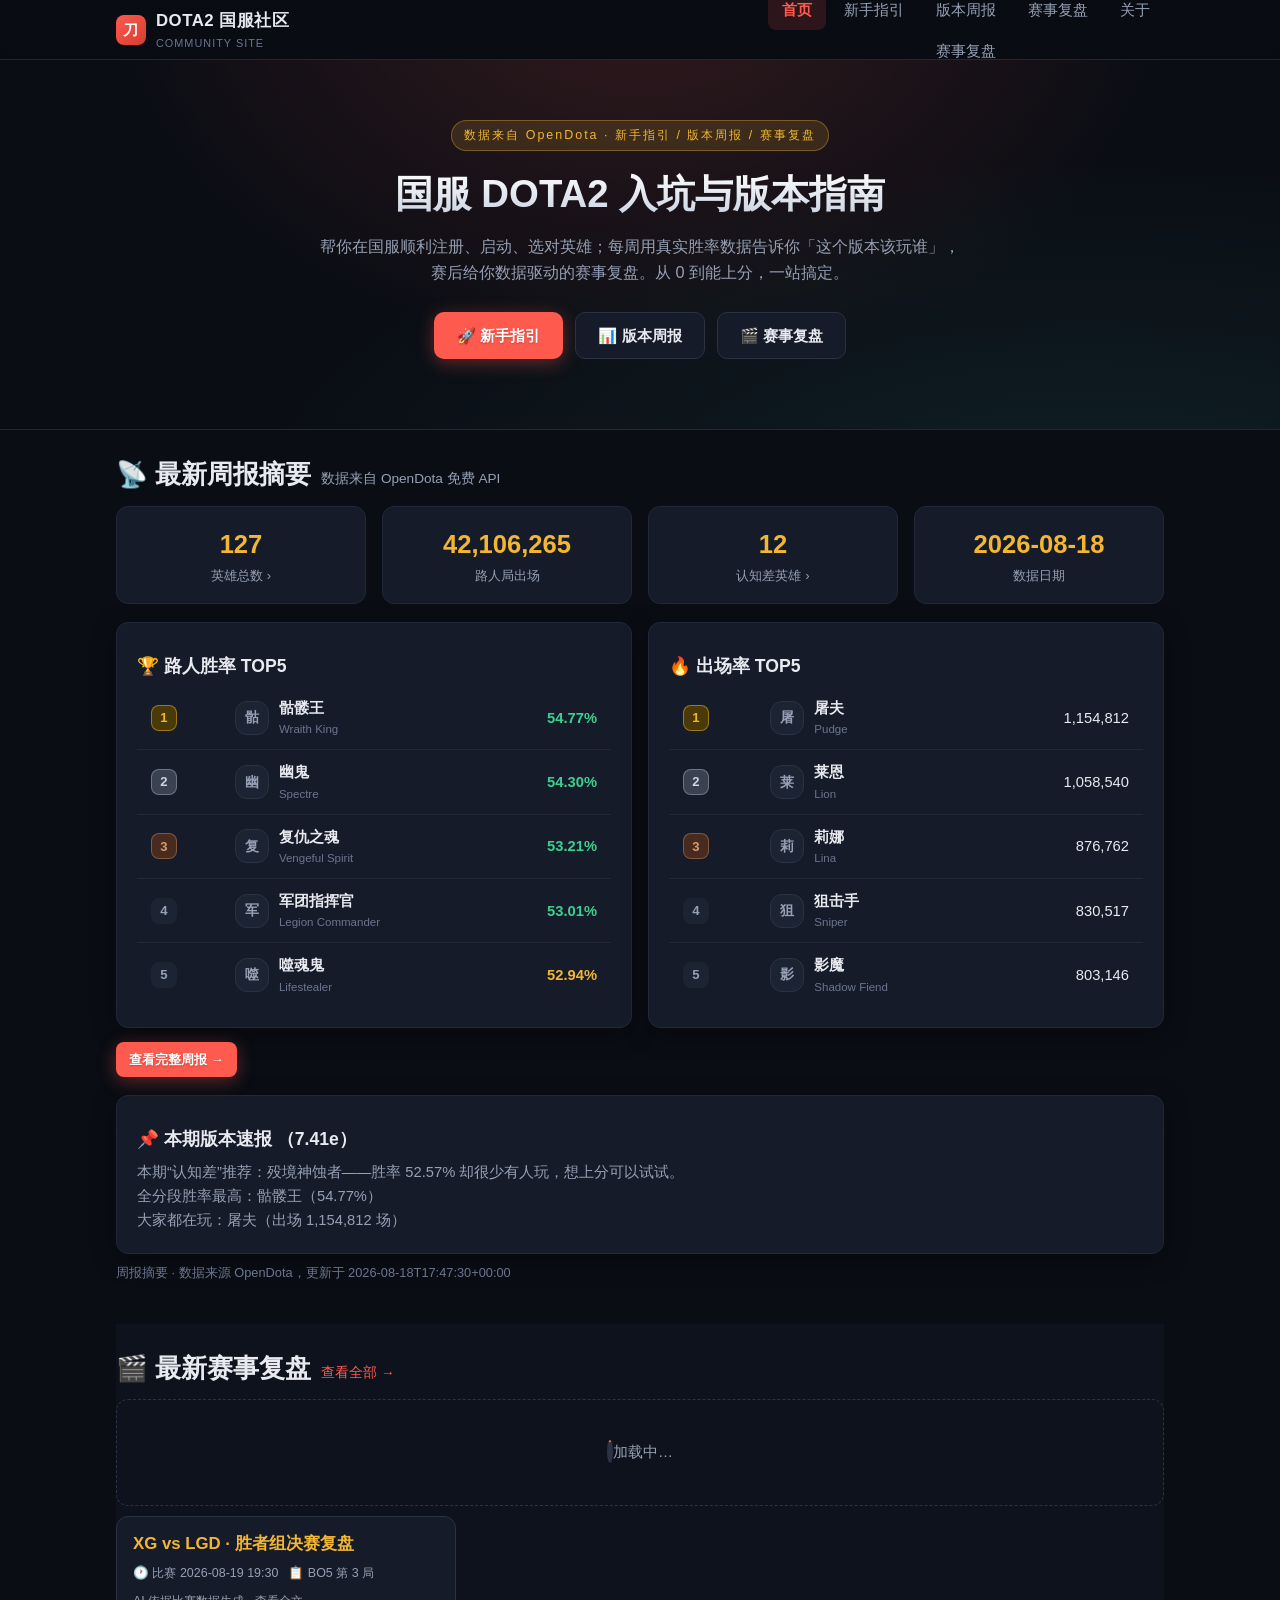
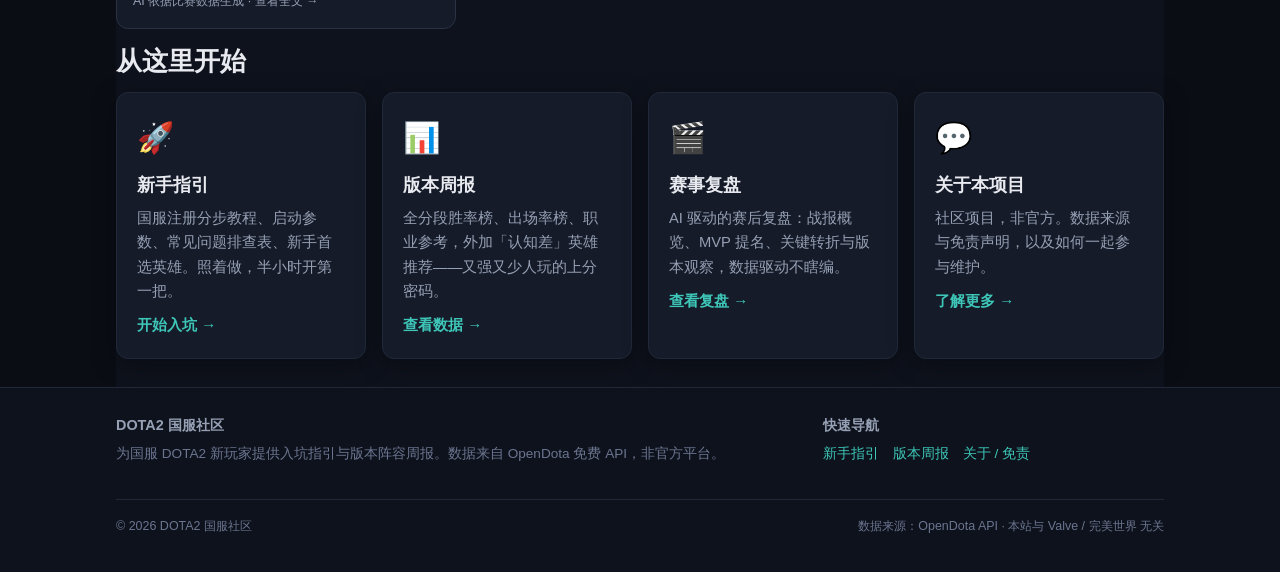
==== commit 4fe0deed: "deploy: 00eebeddfe5319314376dfda15f7e3d024f5e94d" ====
--- a/index.html
+++ b/index.html
@@ -33,15 +33,16 @@
   <!-- ======================= Hero 区 ======================= -->
   <section class="hero">
     <div class="container">
-      <span class="hero-tag">数据来自 OpenDota · 新手指引与版本周报</span>
+      <span class="hero-tag">数据来自 OpenDota · 新手指引 / 版本周报 / 赛事复盘</span>
       <h1>国服 DOTA2 入坑与版本指南</h1>
       <p class="lead">
-        帮你在国服顺利注册、启动、选对英雄；每周用真实胜率数据告诉你「这个版本该玩谁」。
-        从 0 到能上分，一站搞定。
+        帮你在国服顺利注册、启动、选对英雄；每周用真实胜率数据告诉你「这个版本该玩谁」，
+        赛后给你数据驱动的赛事复盘。从 0 到能上分，一站搞定。
       </p>
       <div class="hero-cta">
         <a class="btn btn-primary" href="guide.html">🚀 新手指引</a>
         <a class="btn btn-ghost" href="report.html">📊 版本周报</a>
+        <a class="btn btn-ghost" href="reviews.html">🎬 赛事复盘</a>
       </div>
     </div>
   </section>
@@ -71,6 +72,15 @@
       <p class="meta-line" id="index-meta"></p>
     </section>
 
+    <!-- ======================= 最新赛事复盘 ======================= -->
+    <section class="section section-alt" style="margin-bottom:-40px">
+      <div class="section-title">
+        <h2>🎬 最新赛事复盘</h2>
+        <span class="sub"><a href="reviews.html" style="color:var(--accent)">查看全部 →</a></span>
+      </div>
+      <div id="index-reviews"><div class="data-state"><span class="spinner"></span>加载中…</div></div>
+    </section>
+
     <!-- ======================= 快速导航卡片 ======================= -->
     <section class="section section-alt" style="margin-bottom:-40px">
       <div class="section-title"><h2>从这里开始</h2></div>
@@ -86,6 +96,12 @@
           <h3>版本周报</h3>
           <p>全分段胜率榜、出场率榜、职业参考，外加「认知差」英雄推荐——又强又少人玩的上分密码。</p>
           <span class="card-link-more">查看数据 →</span>
+        </a>
+        <a class="card card-link" href="reviews.html">
+          <div class="card-icon">🎬</div>
+          <h3>赛事复盘</h3>
+          <p>AI 驱动的赛后复盘：战报概览、MVP 提名、关键转折与版本观察，数据驱动不瞎编。</p>
+          <span class="card-link-more">查看复盘 →</span>
         </a>
         <a class="card card-link" href="about.html">
           <div class="card-icon">💬</div>
--- a/css/style.css
+++ b/css/style.css
@@ -648,7 +648,7 @@
 .share-bar .btn { text-decoration: none; }
 
 /* ================= 二维码弹层 ================= */
-#qr-overlay {
+#qr-overlay, #rev-qr-overlay {
   position: fixed;
   inset: 0;
   z-index: 999;
@@ -658,7 +658,7 @@
   justify-content: center;
   padding: 20px;
 }
-#qr-overlay.open { display: flex; }
+#qr-overlay.open, #rev-qr-overlay.open { display: flex; }
 .qr-modal {
   position: relative;
   background: #fff;
@@ -767,3 +767,16 @@
 }
 .gm-heat-badge .gm-heat-fire { font-size: 0.62rem; }
 .gm-phase-label { flex: 0 0 56px; }
+
+/* ================= 赛事复盘卡片（首页 + reviews 页共用） ================= */
+.review-list { display: grid; grid-template-columns: repeat(auto-fill, minmax(280px, 1fr)); gap: 14px; }
+.review-card {
+  background: var(--surface); border: 1px solid var(--border);
+  border-radius: 12px; padding: 16px; cursor: pointer;
+  transition: transform .12s, border-color .12s;
+}
+.review-card:hover { transform: translateY(-2px); border-color: var(--accent); }
+.review-card h3 { margin: 0 0 8px; font-size: 1.05rem; color: var(--gold); }
+.review-card .meta { font-size: .78rem; color: var(--text-dim); display: flex; gap: 10px; flex-wrap: wrap; }
+.review-card .src { font-size: .78rem; color: var(--text-dim); margin-top: 8px; }
+.review-card a { color: inherit; }
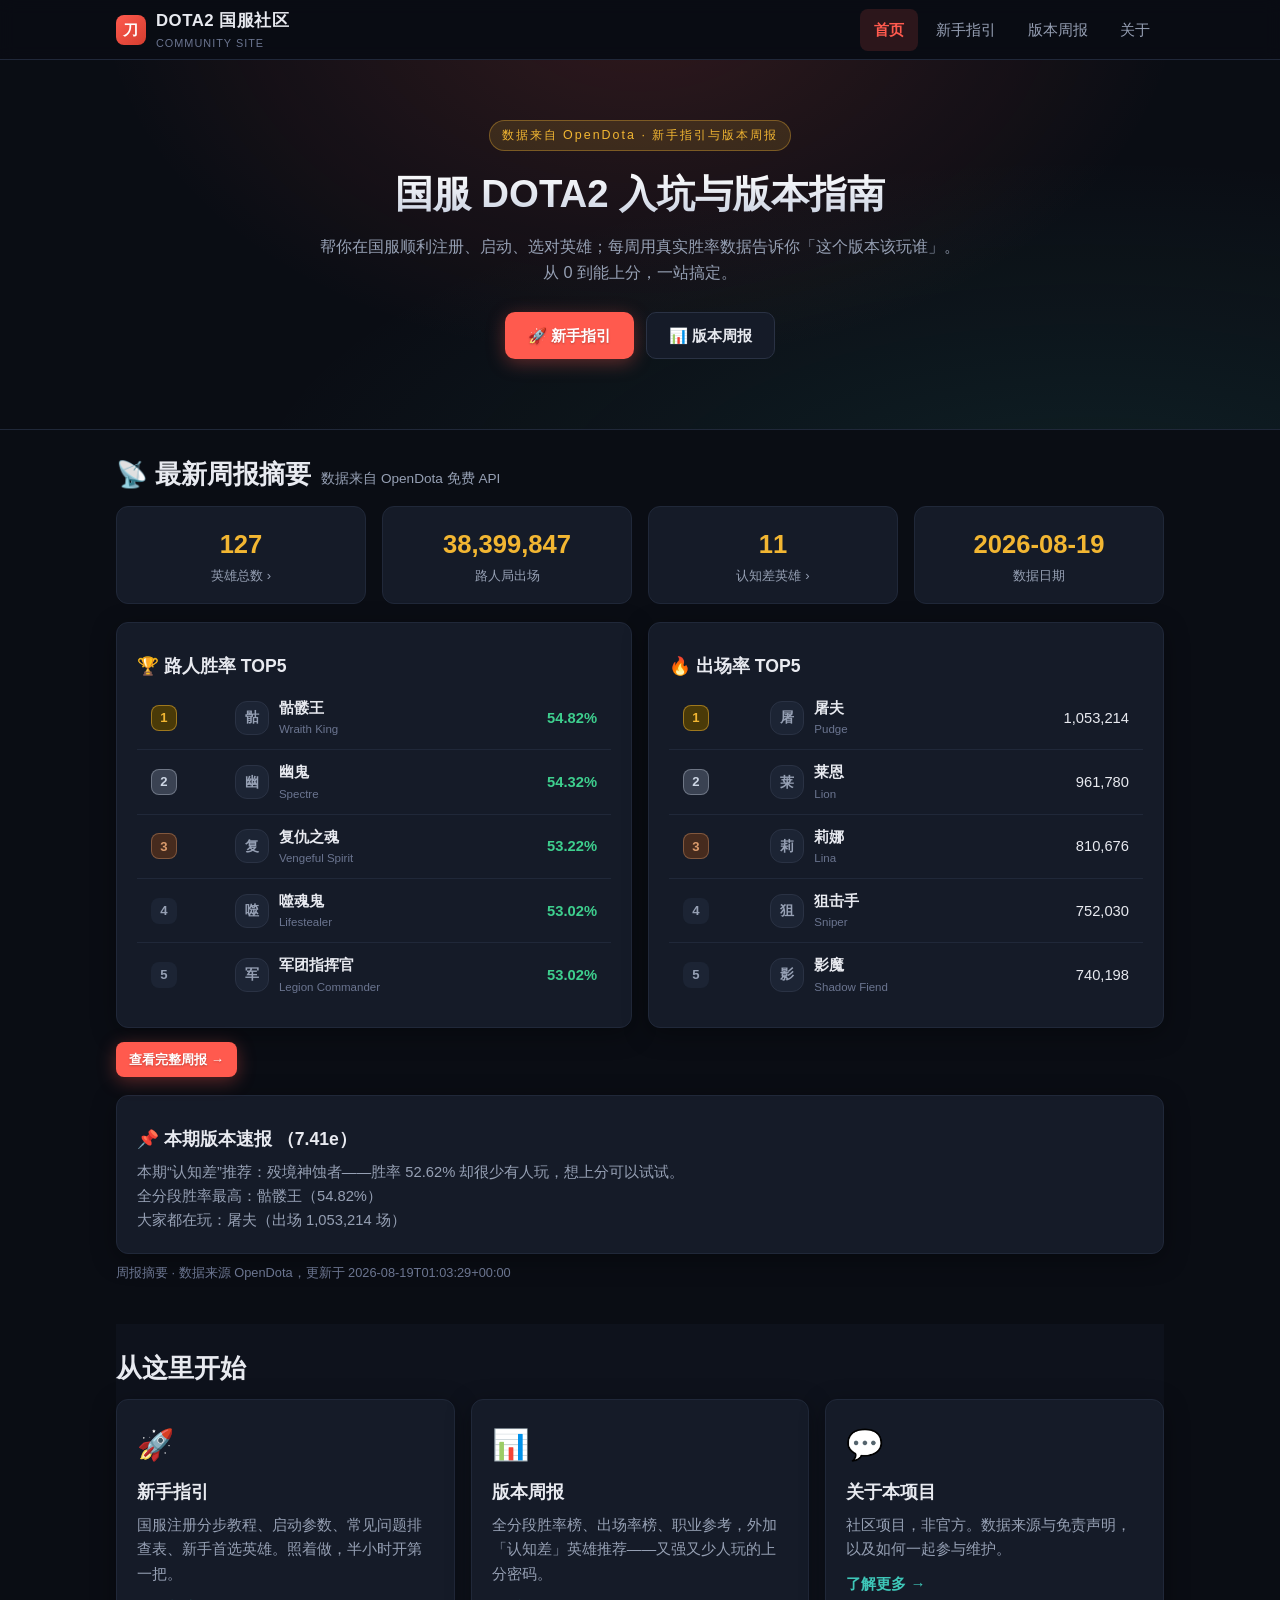
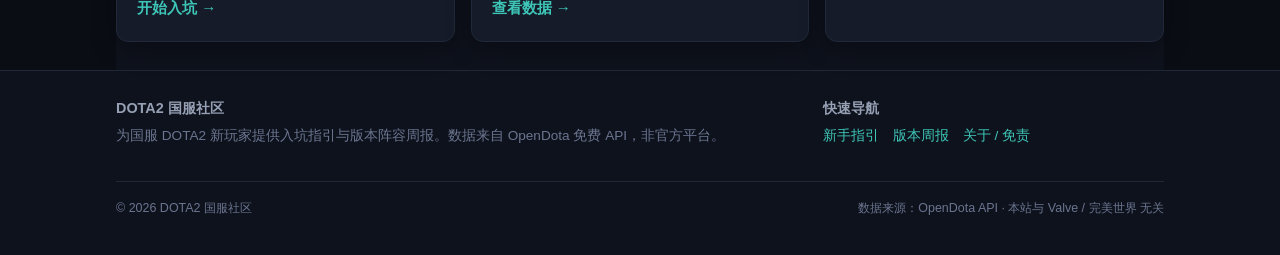
==== commit a1a7f551: "deploy: 7261bb2f63cf985cd0f5e0d9fc12d804d113dbc2" ====
--- a/index.html
+++ b/index.html
@@ -20,9 +20,7 @@
         <ul>
           <li><a href="index.html">首页</a></li>
           <li><a href="guide.html">新手指引</a></li>
-          <li><a href="report.html">版本周报</a>
-            <a href="reviews.html">赛事复盘</a></li>
-          <li><a href="reviews.html">赛事复盘</a></li>
+          <li><a href="report.html">版本周报</a></li>
           <li><a href="about.html">关于</a></li>
         </ul>
       </nav>
@@ -33,16 +31,15 @@
   <!-- ======================= Hero 区 ======================= -->
   <section class="hero">
     <div class="container">
-      <span class="hero-tag">数据来自 OpenDota · 新手指引 / 版本周报 / 赛事复盘</span>
+      <span class="hero-tag">数据来自 OpenDota · 新手指引与版本周报</span>
       <h1>国服 DOTA2 入坑与版本指南</h1>
       <p class="lead">
-        帮你在国服顺利注册、启动、选对英雄；每周用真实胜率数据告诉你「这个版本该玩谁」，
-        赛后给你数据驱动的赛事复盘。从 0 到能上分，一站搞定。
+        帮你在国服顺利注册、启动、选对英雄；每周用真实胜率数据告诉你「这个版本该玩谁」。
+        从 0 到能上分，一站搞定。
       </p>
       <div class="hero-cta">
         <a class="btn btn-primary" href="guide.html">🚀 新手指引</a>
         <a class="btn btn-ghost" href="report.html">📊 版本周报</a>
-        <a class="btn btn-ghost" href="reviews.html">🎬 赛事复盘</a>
       </div>
     </div>
   </section>
@@ -72,15 +69,6 @@
       <p class="meta-line" id="index-meta"></p>
     </section>
 
-    <!-- ======================= 最新赛事复盘 ======================= -->
-    <section class="section section-alt" style="margin-bottom:-40px">
-      <div class="section-title">
-        <h2>🎬 最新赛事复盘</h2>
-        <span class="sub"><a href="reviews.html" style="color:var(--accent)">查看全部 →</a></span>
-      </div>
-      <div id="index-reviews"><div class="data-state"><span class="spinner"></span>加载中…</div></div>
-    </section>
-
     <!-- ======================= 快速导航卡片 ======================= -->
     <section class="section section-alt" style="margin-bottom:-40px">
       <div class="section-title"><h2>从这里开始</h2></div>
@@ -96,12 +84,6 @@
           <h3>版本周报</h3>
           <p>全分段胜率榜、出场率榜、职业参考，外加「认知差」英雄推荐——又强又少人玩的上分密码。</p>
           <span class="card-link-more">查看数据 →</span>
-        </a>
-        <a class="card card-link" href="reviews.html">
-          <div class="card-icon">🎬</div>
-          <h3>赛事复盘</h3>
-          <p>AI 驱动的赛后复盘：战报概览、MVP 提名、关键转折与版本观察，数据驱动不瞎编。</p>
-          <span class="card-link-more">查看复盘 →</span>
         </a>
         <a class="card card-link" href="about.html">
           <div class="card-icon">💬</div>
--- a/css/style.css
+++ b/css/style.css
@@ -648,7 +648,7 @@
 .share-bar .btn { text-decoration: none; }
 
 /* ================= 二维码弹层 ================= */
-#qr-overlay, #rev-qr-overlay {
+#qr-overlay {
   position: fixed;
   inset: 0;
   z-index: 999;
@@ -658,7 +658,7 @@
   justify-content: center;
   padding: 20px;
 }
-#qr-overlay.open, #rev-qr-overlay.open { display: flex; }
+#qr-overlay.open { display: flex; }
 .qr-modal {
   position: relative;
   background: #fff;
@@ -767,16 +767,3 @@
 }
 .gm-heat-badge .gm-heat-fire { font-size: 0.62rem; }
 .gm-phase-label { flex: 0 0 56px; }
-
-/* ================= 赛事复盘卡片（首页 + reviews 页共用） ================= */
-.review-list { display: grid; grid-template-columns: repeat(auto-fill, minmax(280px, 1fr)); gap: 14px; }
-.review-card {
-  background: var(--surface); border: 1px solid var(--border);
-  border-radius: 12px; padding: 16px; cursor: pointer;
-  transition: transform .12s, border-color .12s;
-}
-.review-card:hover { transform: translateY(-2px); border-color: var(--accent); }
-.review-card h3 { margin: 0 0 8px; font-size: 1.05rem; color: var(--gold); }
-.review-card .meta { font-size: .78rem; color: var(--text-dim); display: flex; gap: 10px; flex-wrap: wrap; }
-.review-card .src { font-size: .78rem; color: var(--text-dim); margin-top: 8px; }
-.review-card a { color: inherit; }
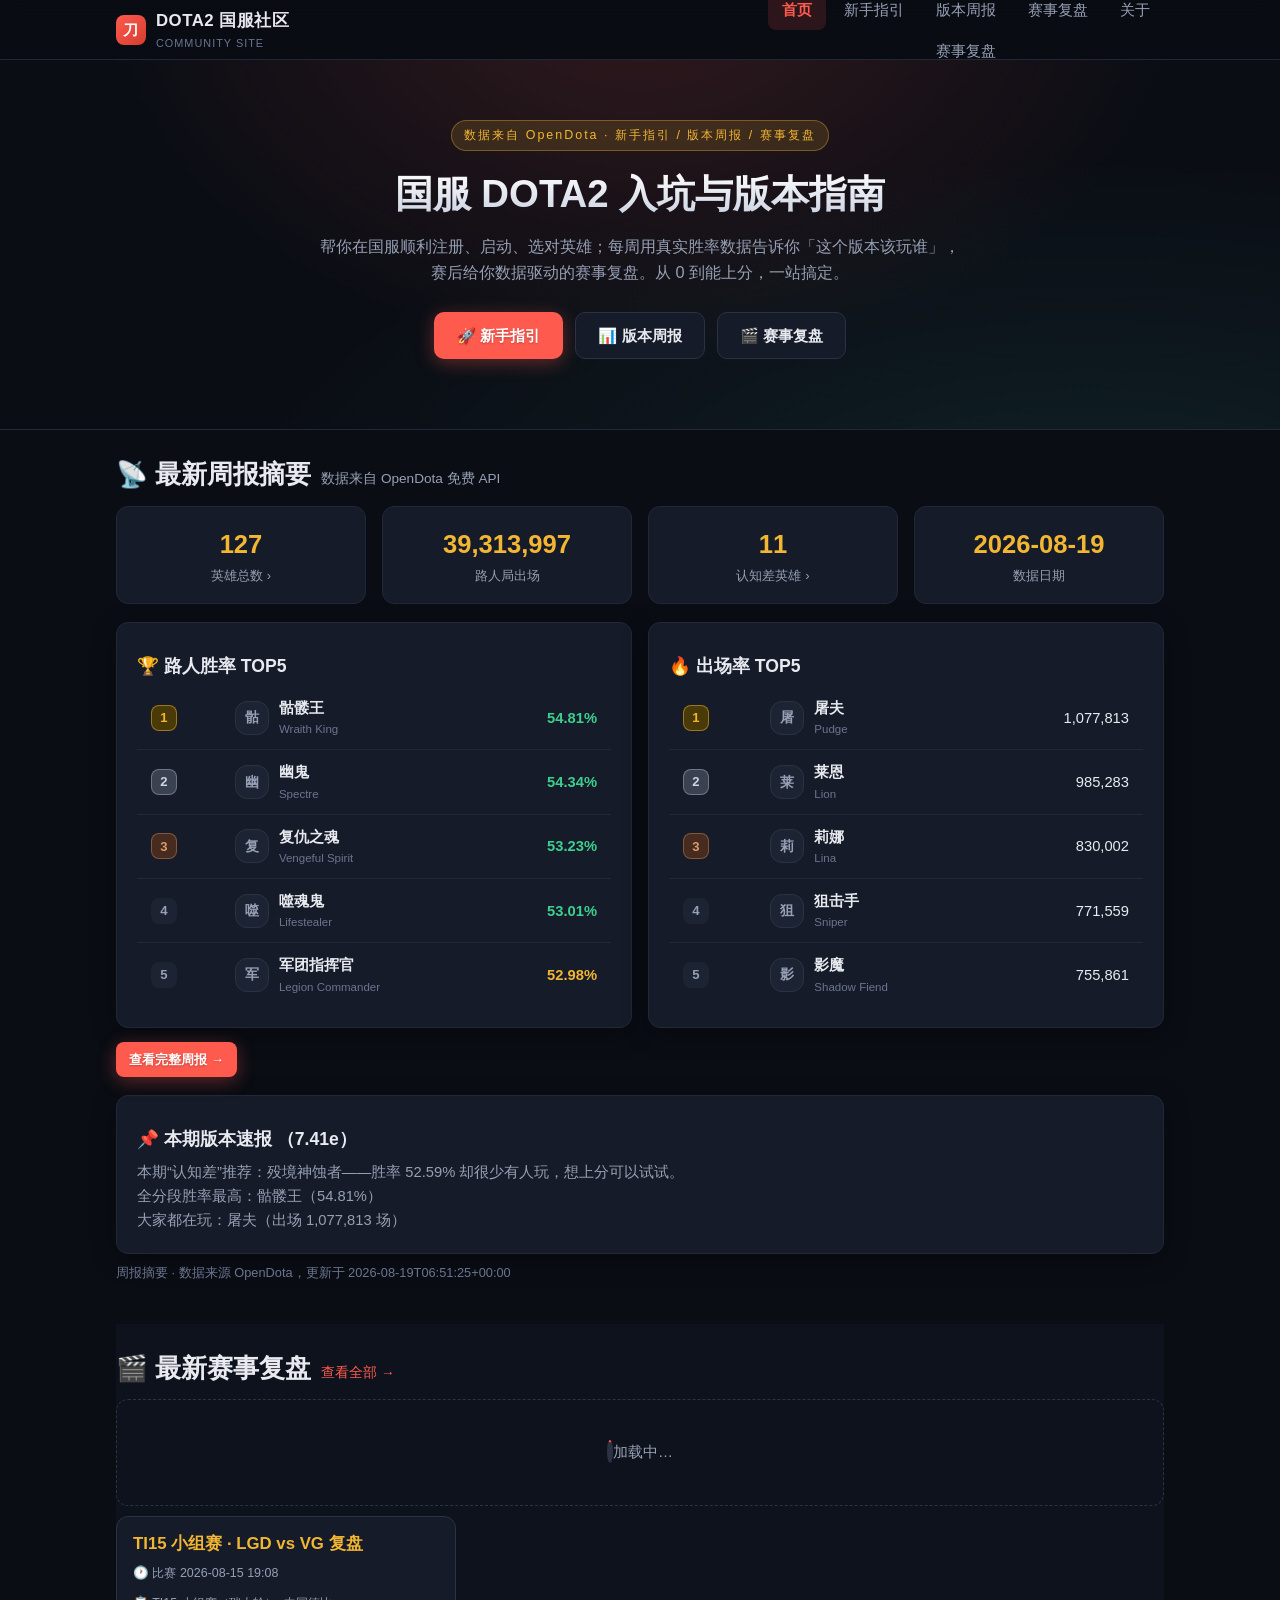
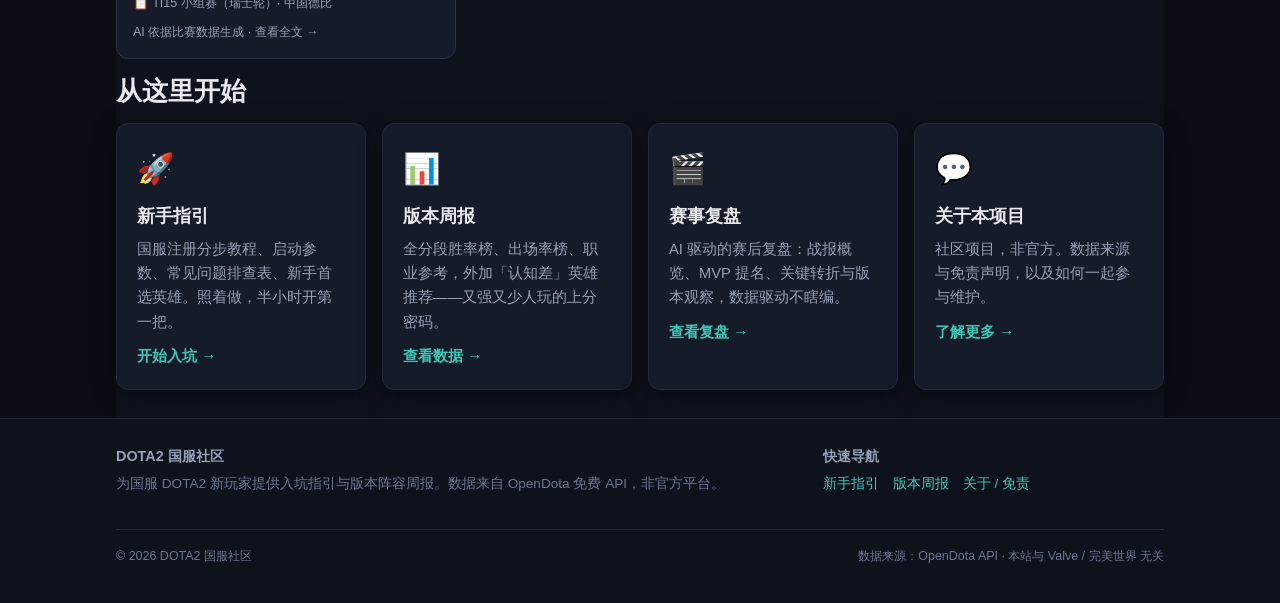
==== commit 90f9a430: "deploy: e68ec58c763770c42606a0890b12e4618a52626f" ====
--- a/index.html
+++ b/index.html
@@ -20,7 +20,9 @@
         <ul>
           <li><a href="index.html">首页</a></li>
           <li><a href="guide.html">新手指引</a></li>
-          <li><a href="report.html">版本周报</a></li>
+          <li><a href="report.html">版本周报</a>
+            <a href="reviews.html">赛事复盘</a></li>
+          <li><a href="reviews.html">赛事复盘</a></li>
           <li><a href="about.html">关于</a></li>
         </ul>
       </nav>
@@ -31,15 +33,16 @@
   <!-- ======================= Hero 区 ======================= -->
   <section class="hero">
     <div class="container">
-      <span class="hero-tag">数据来自 OpenDota · 新手指引与版本周报</span>
+      <span class="hero-tag">数据来自 OpenDota · 新手指引 / 版本周报 / 赛事复盘</span>
       <h1>国服 DOTA2 入坑与版本指南</h1>
       <p class="lead">
-        帮你在国服顺利注册、启动、选对英雄；每周用真实胜率数据告诉你「这个版本该玩谁」。
-        从 0 到能上分，一站搞定。
+        帮你在国服顺利注册、启动、选对英雄；每周用真实胜率数据告诉你「这个版本该玩谁」，
+        赛后给你数据驱动的赛事复盘。从 0 到能上分，一站搞定。
       </p>
       <div class="hero-cta">
         <a class="btn btn-primary" href="guide.html">🚀 新手指引</a>
         <a class="btn btn-ghost" href="report.html">📊 版本周报</a>
+        <a class="btn btn-ghost" href="reviews.html">🎬 赛事复盘</a>
       </div>
     </div>
   </section>
@@ -69,6 +72,15 @@
       <p class="meta-line" id="index-meta"></p>
     </section>
 
+    <!-- ======================= 最新赛事复盘 ======================= -->
+    <section class="section section-alt" style="margin-bottom:-40px">
+      <div class="section-title">
+        <h2>🎬 最新赛事复盘</h2>
+        <span class="sub"><a href="reviews.html" style="color:var(--accent)">查看全部 →</a></span>
+      </div>
+      <div id="index-reviews"><div class="data-state"><span class="spinner"></span>加载中…</div></div>
+    </section>
+
     <!-- ======================= 快速导航卡片 ======================= -->
     <section class="section section-alt" style="margin-bottom:-40px">
       <div class="section-title"><h2>从这里开始</h2></div>
@@ -84,6 +96,12 @@
           <h3>版本周报</h3>
           <p>全分段胜率榜、出场率榜、职业参考，外加「认知差」英雄推荐——又强又少人玩的上分密码。</p>
           <span class="card-link-more">查看数据 →</span>
+        </a>
+        <a class="card card-link" href="reviews.html">
+          <div class="card-icon">🎬</div>
+          <h3>赛事复盘</h3>
+          <p>AI 驱动的赛后复盘：战报概览、MVP 提名、关键转折与版本观察，数据驱动不瞎编。</p>
+          <span class="card-link-more">查看复盘 →</span>
         </a>
         <a class="card card-link" href="about.html">
           <div class="card-icon">💬</div>
--- a/css/style.css
+++ b/css/style.css
@@ -648,7 +648,7 @@
 .share-bar .btn { text-decoration: none; }
 
 /* ================= 二维码弹层 ================= */
-#qr-overlay {
+#qr-overlay, #rev-qr-overlay {
   position: fixed;
   inset: 0;
   z-index: 999;
@@ -658,7 +658,7 @@
   justify-content: center;
   padding: 20px;
 }
-#qr-overlay.open { display: flex; }
+#qr-overlay.open, #rev-qr-overlay.open { display: flex; }
 .qr-modal {
   position: relative;
   background: #fff;
@@ -767,3 +767,39 @@
 }
 .gm-heat-badge .gm-heat-fire { font-size: 0.62rem; }
 .gm-phase-label { flex: 0 0 56px; }
+
+/* ================= 赛事复盘卡片（首页 + reviews 页共用） ================= */
+.review-list { display: grid; grid-template-columns: repeat(auto-fill, minmax(280px, 1fr)); gap: 14px; }
+.review-card {
+  background: var(--surface); border: 1px solid var(--border);
+  border-radius: 12px; padding: 16px; cursor: pointer;
+  transition: transform .12s, border-color .12s;
+}
+.review-card:hover { transform: translateY(-2px); border-color: var(--accent); }
+.review-card h3 { margin: 0 0 8px; font-size: 1.05rem; color: var(--gold); }
+.review-card .meta { font-size: .78rem; color: var(--text-dim); display: flex; gap: 10px; flex-wrap: wrap; }
+.review-card .src { font-size: .78rem; color: var(--text-dim); margin-top: 8px; }
+.review-card a { color: inherit; }
+.review-group { margin-bottom: 26px; }
+.group-title { font-size: 1.15rem; color: var(--gold); margin: 0 0 12px; }
+.pending-note { font-size: .82rem; color: var(--text-dim); margin-top: 14px; }
+.review-card.pending { opacity: .6; cursor: default; }
+.review-card.pending:hover { transform: none; border-color: var(--border); }
+#more-btn { margin-bottom: 14px; }
+
+/* —— 队标（team logo）：小方块队标图 + tag 文本回退 —— */
+.review-card-title { display: flex; align-items: center; flex-wrap: wrap; column-gap: 8px; }
+.team-logo-wrap { display: inline-flex; align-items: center; vertical-align: middle; }
+.team-logo {
+  width: 22px; height: 22px; border-radius: 5px; object-fit: cover;
+  display: inline-block; margin-right: 6px; flex: none;
+  background: rgba(255, 255, 255, .08); /* 加载中/透明 logo 的占位底 */
+}
+/* 队标正常加载时隐藏 tag 文本；img 被 onerror 移除或没有 logo_url 时回退显示 tag */
+.team-logo + .team-tag { display: none; }
+.team-tag { font-size: .95rem; font-weight: 600; color: var(--gold); white-space: nowrap; }
+.vs { margin: 0 2px; font-size: .78rem; color: var(--text-dim); font-weight: 400; }
+.title-suffix { font-size: .9rem; color: var(--text-dim); font-weight: 400; }
+.matchup-meta { display: inline-flex; align-items: center; }
+.review-card .meta .matchup-meta .team-logo,
+.review-card .meta .matchup-meta .team-tag { vertical-align: middle; }
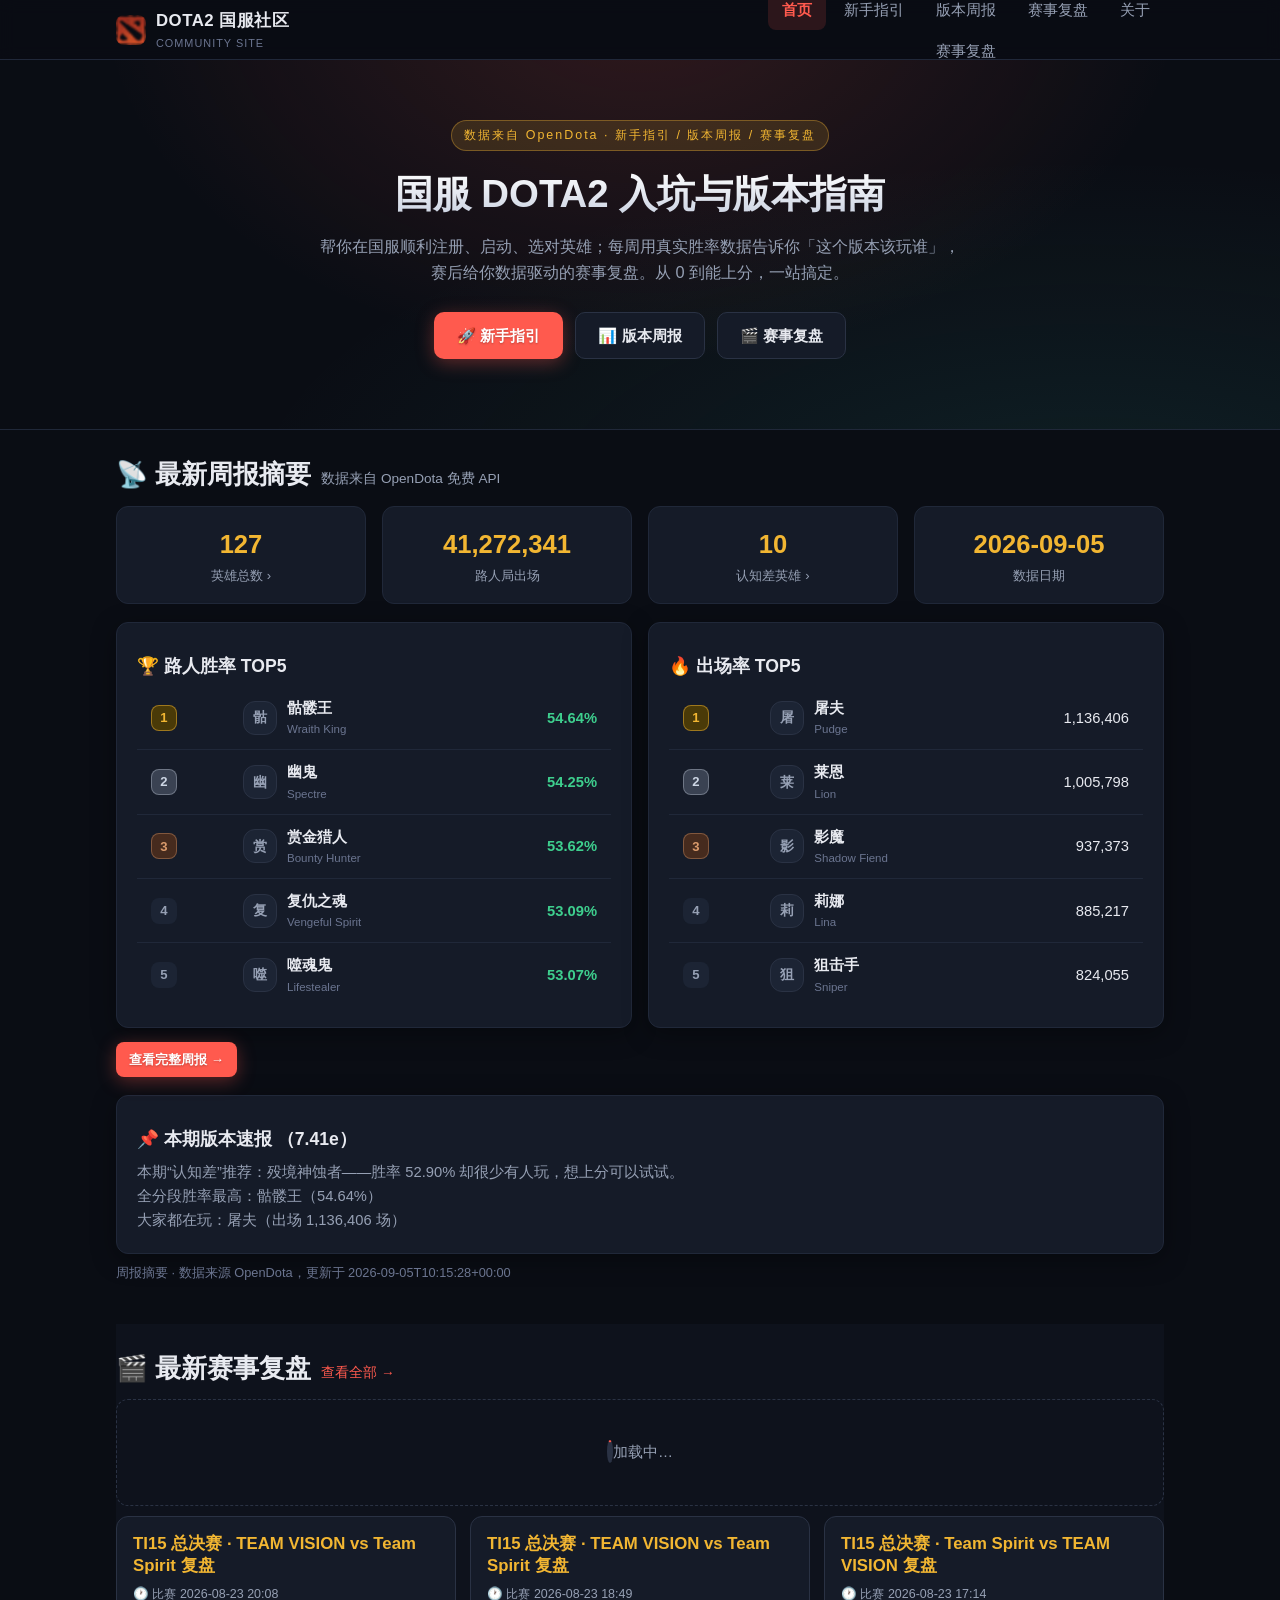
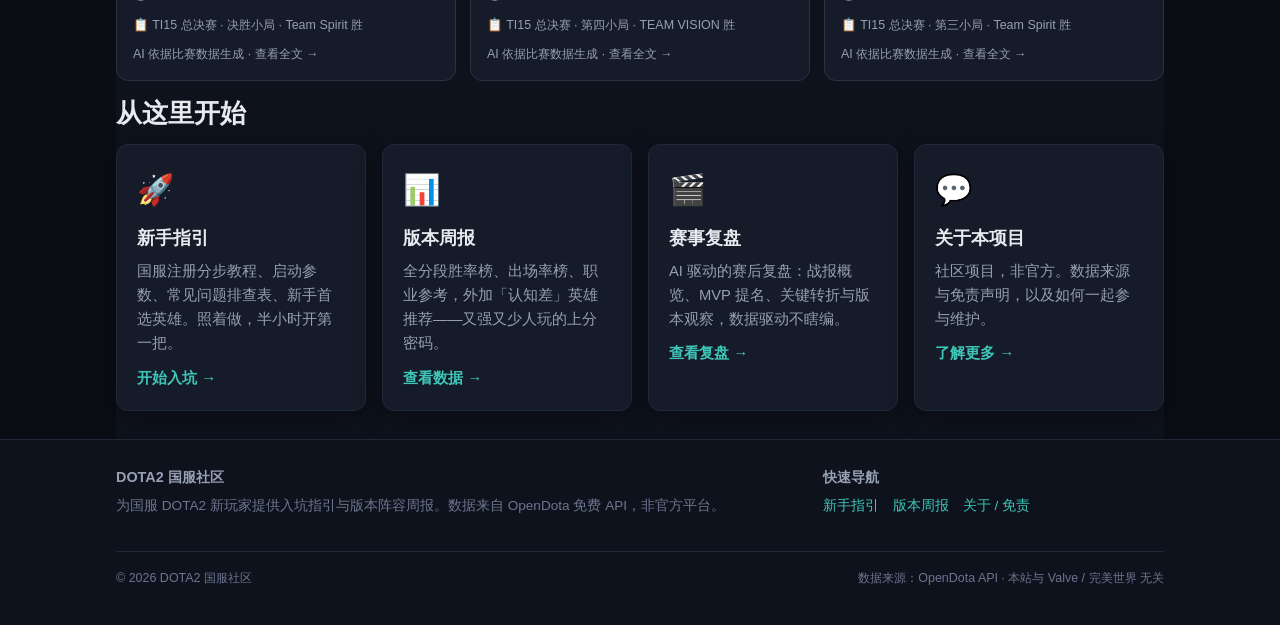
==== commit f788fb84: "deploy: 3fbcbe24d1805269bbb9c9441339c7166fc616ab" ====
--- a/index.html
+++ b/index.html
@@ -6,6 +6,7 @@
   <title>DOTA2 国服社区 — 入坑与版本指南</title>
   <meta name="description" content="国服 DOTA2 入坑与版本指南。新手指引、版本阵容周报，数据来自 OpenDota 免费 API。">
   <link rel="stylesheet" href="css/style.css">
+  <link rel="icon" href="img/dota2-favicon.ico" sizes="any">
 </head>
 <body>
 
@@ -13,7 +14,7 @@
   <header class="site-header">
     <div class="container header-inner">
       <a class="brand" href="index.html">
-        <span class="brand-logo">刀</span>
+        <img class="brand-logo" src="img/dota2-icon.png" alt="DOTA2" width="30" height="30">
         <span>DOTA2 国服社区<small>COMMUNITY SITE</small></span>
       </a>
       <nav class="main-nav" aria-label="主导航">
--- a/css/style.css
+++ b/css/style.css
@@ -125,11 +125,9 @@
   width: 30px;
   height: 30px;
   border-radius: 8px;
-  background: linear-gradient(135deg, var(--accent), #d43d2f);
-  display: grid;
-  place-items: center;
-  font-size: 15px;
-  color: #fff;
+  object-fit: contain;
+  flex: 0 0 auto;
+  background: transparent;
 }
 .brand small {
   display: block;
